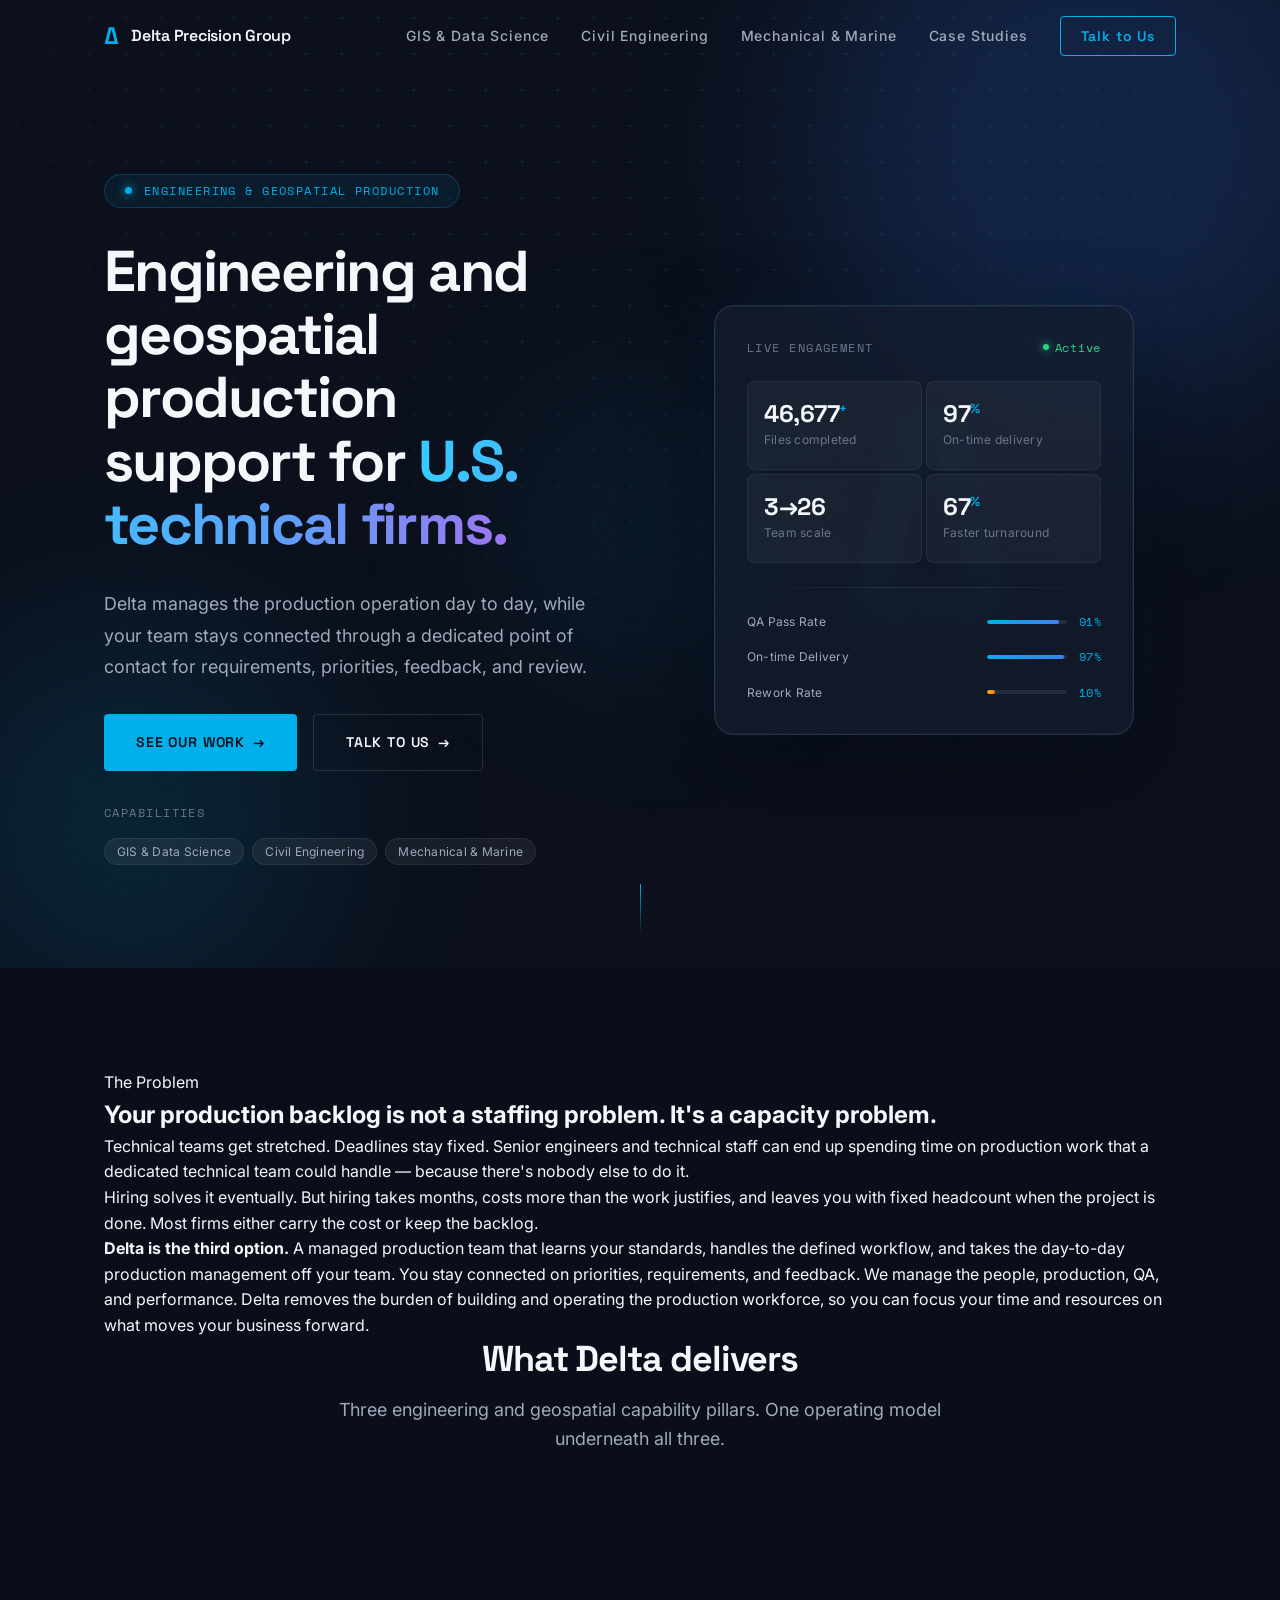
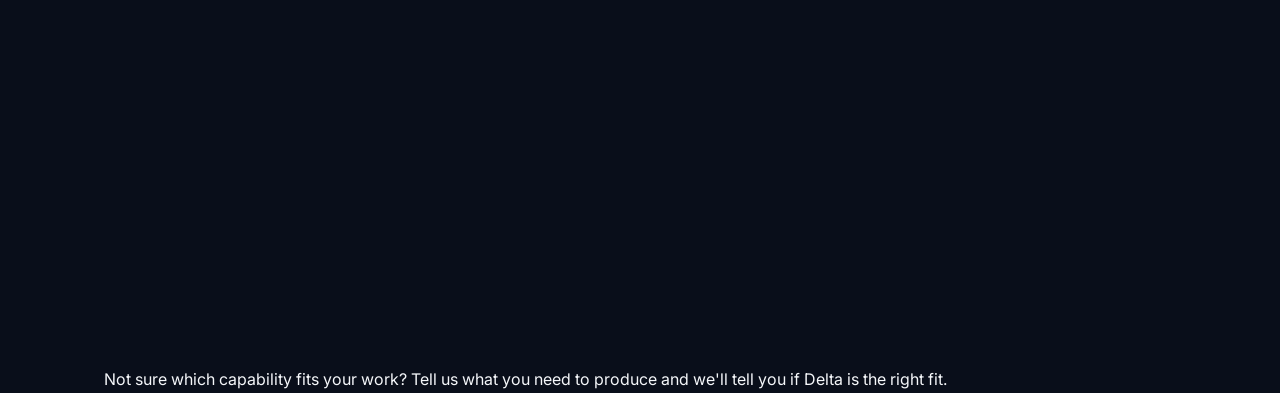
==== index.html @ 2c78f06c "Update navigation link to mockupc2.html" ====
<!DOCTYPE html>
<html lang="en">

<head>
  <meta charset="UTF-8" />
  <meta name="viewport" content="width=device-width, initial-scale=1.0" />
  <meta name="description"
    content="Delta Precision Group delivers managed engineering and geospatial production support for U.S. technical firms — GIS, civil, and mechanical capabilities under one operating model." />
  <meta name="robots" content="index, follow" />
  <title>Delta Precision Group | Engineering & Geospatial Production Support</title>
  <link rel="preconnect" href="https://fonts.googleapis.com" />
  <link rel="preconnect" href="https://fonts.gstatic.com" crossorigin />
  <link
    href="https://fonts.googleapis.com/css2?family=Space+Grotesk:wght@300;400;500;600;700&family=Inter:wght@300;400;500;600&family=Space+Mono:wght@400;700&display=swap"
    rel="stylesheet" />
  <link rel="stylesheet" href="delta-precision-style.css" />
</head>

<body>

  <!-- NAV -->
  <header class="dpg-nav" role="banner">
    <div class="dpg-container dpg-nav__inner">
      <a href="/" class="dpg-nav__logo" aria-label="Delta Precision Group home">
        <span class="dpg-nav__logo-mark">Δ</span>
        <span class="dpg-nav__logo-text">Delta Precision Group</span>
      </a>
      <nav class="dpg-nav__links" aria-label="Primary navigation">
        <a href="mockupc2.html" class="dpg-nav__link">GIS &amp; Data Science</a>
        <a href="/civil-engineering-services/" class="dpg-nav__link">Civil Engineering</a>
        <a href="/mechanical-marine-services/" class="dpg-nav__link">Mechanical &amp; Marine</a>
        <a href="/case-studies/" class="dpg-nav__link">Case Studies</a>
        <a href="/contact/" class="dpg-nav__cta">Talk to Us</a>
      </nav>
      <button class="dpg-nav__hamburger" aria-label="Toggle navigation" aria-expanded="false" id="dpg-hamburger">
        <span></span><span></span><span></span>
      </button>
    </div>
  </header>

  <main>

    <!-- S1 — HERO -->
    <section class="dpg-hero" aria-labelledby="dpg-hero-headline">
      <div class="dpg-hero__bg-grid" aria-hidden="true"></div>
      <div class="dpg-hero__noise" aria-hidden="true"></div>
      <div class="dpg-hero__orb dpg-hero__orb--1" aria-hidden="true"></div>
      <div class="dpg-hero__orb dpg-hero__orb--2" aria-hidden="true"></div>
      <div class="dpg-hero__orb dpg-hero__orb--3" aria-hidden="true"></div>
      <div class="dpg-container dpg-hero__inner">
        <div class="dpg-hero__content">
          <div class="dpg-hero__badge">
            <span class="dpg-hero__badge-dot" aria-hidden="true"></span>Engineering &amp; Geospatial Production
          </div>
          <h1 class="dpg-hero__headline" id="dpg-hero-headline">
            Engineering and geospatial production support for
            <em class="dpg-hero__headline-em">U.S. technical firms.</em>
          </h1>
          <p class="dpg-hero__sub">Delta manages the production operation day to day, while your team stays connected through a dedicated point of contact for requirements, priorities, feedback, and review.</p>
          <div class="dpg-hero__ctas">
            <a href="/case-studies/" class="dpg-btn dpg-btn--primary">See Our Work <span class="dpg-btn__arrow">→</span></a>
            <a href="/contact/" class="dpg-btn dpg-btn--ghost">Talk to Us <span class="dpg-btn__arrow">→</span></a>
          </div>
          <div class="dpg-hero__trust">
            <span class="dpg-hero__trust-label">Capabilities</span>
            <div class="dpg-hero__trust-pills">
              <span>GIS &amp; Data Science</span><span>Civil Engineering</span><span>Mechanical &amp; Marine</span>
            </div>
          </div>
        </div>
        <div class="dpg-hero__visual" aria-label="Key engagement metrics">
          <div class="dpg-hero__metrics-card">
            <div class="dpg-hero__metrics-header">
              <span class="dpg-hero__metrics-title">Live Engagement</span>
              <span class="dpg-hero__metrics-status"><span class="dpg-hero__status-dot" aria-hidden="true"></span>Active</span>
            </div>
            <div class="dpg-hero__metrics-grid">
              <div class="dpg-hero__metric"><span class="dpg-hero__metric-val">46,677<sup>+</sup></span><span class="dpg-hero__metric-key">Files completed</span></div>
              <div class="dpg-hero__metric"><span class="dpg-hero__metric-val">97<sup>%</sup></span><span class="dpg-hero__metric-key">On-time delivery</span></div>
              <div class="dpg-hero__metric"><span class="dpg-hero__metric-val">3→26</span><span class="dpg-hero__metric-key">Team scale</span></div>
              <div class="dpg-hero__metric"><span class="dpg-hero__metric-val">67<sup>%</sup></span><span class="dpg-hero__metric-key">Faster turnaround</span></div>
            </div>
            <div class="dpg-hero__metrics-divider" aria-hidden="true"></div>
            <div class="dpg-hero__metrics-bars">
              <div class="dpg-hero__bar-row"><span class="dpg-hero__bar-label">QA Pass Rate</span><div class="dpg-hero__bar-track"><div class="dpg-hero__bar-fill" style="--w:91%"></div></div><span class="dpg-hero__bar-pct">91%</span></div>
              <div class="dpg-hero__bar-row"><span class="dpg-hero__bar-label">On-time Delivery</span><div class="dpg-hero__bar-track"><div class="dpg-hero__bar-fill" style="--w:97%"></div></div><span class="dpg-hero__bar-pct">97%</span></div>
              <div class="dpg-hero__bar-row"><span class="dpg-hero__bar-label">Rework Rate</span><div class="dpg-hero__bar-track"><div class="dpg-hero__bar-fill dpg-hero__bar-fill--warn" style="--w:10%"></div></div><span class="dpg-hero__bar-pct">10%</span></div>
            </div>
          </div>
          <div class="dpg-hero__delta-mark" aria-hidden="true">Δ</div>
        </div>
      </div>
      <div class="dpg-hero__scroll-hint" aria-hidden="true"><span></span></div>
    </section>

    <!-- S2 — PROOF STRIP -->
    <section class="dpg-proof" aria-label="Key performance metrics">
      <div class="dpg-container dpg-proof__grid">
        <article class="dpg-proof__stat">
          <span class="dpg-proof__number" data-target="46677">46,677<span class="dpg-proof__plus">+</span></span>
          <span class="dpg-proof__label">Files completed</span>
        </article>
        <article class="dpg-proof__stat">
          <span class="dpg-proof__number">97<span class="dpg-proof__unit">%</span></span>
          <span class="dpg-proof__label">On-time delivery</span>
        </article>
        <article class="dpg-proof__stat">
          <span class="dpg-proof__number">9<span class="dpg-proof__unit">+</span></span>
          <span class="dpg-proof__label">Months — ongoing engagement</span>
        </article>
        <article class="dpg-proof__stat">
          <span class="dpg-proof__number">3 <span class="dpg-proof__arrow-num">→</span> 26</span>
          <span class="dpg-proof__label">Team members built</span>
        </article>
      </div>
    </section>

    <!-- S3 — THE PROBLEM -->
    <section class="dpg-problem" aria-labelledby="dpg-problem-heading">
      <div class="dpg-container dpg-problem__inner">
        <div class="dpg-problem__tag">The Problem</div>
        <h2 class="dpg-problem__headline" id="dpg-problem-heading">
          Your production backlog is not a staffing problem. It's a capacity problem.
        </h2>
        <div class="dpg-problem__body">
          <p>Technical teams get stretched. Deadlines stay fixed. Senior engineers and technical staff can end up
            spending time on production work that a dedicated technical team could handle — because there's nobody else
            to do it.</p>
          <p>Hiring solves it eventually. But hiring takes months, costs more than the work justifies, and leaves you
            with fixed headcount when the project is done. Most firms either carry the cost or keep the backlog.</p>
          <p><strong>Delta is the third option.</strong> A managed production team that learns your standards, handles
            the defined workflow, and takes the day-to-day production management off your team. You stay connected on
            priorities, requirements, and feedback. We manage the people, production, QA, and performance. Delta removes
            the burden of building and operating the production workforce, so you can focus your time and resources on
            what moves your business forward.</p>
        </div>
      </div>
    </section>

    <!-- S4 — THREE CAPABILITIES -->
    <section class="dpg-capabilities" aria-labelledby="dpg-cap-heading">
      <div class="dpg-container">
        <div class="dpg-section-header">
          <h2 class="dpg-section-title" id="dpg-cap-heading">What Delta delivers</h2>
          <p class="dpg-section-sub">Three engineering and geospatial capability pillars. One operating model underneath
            all three.</p>
        </div>
        <div class="dpg-cap__grid">

          <article class="dpg-cap__card dpg-cap__card--featured">
            <div class="dpg-cap__card-badge">Strongest Demonstrated Capability</div>
            <div class="dpg-cap__icon" aria-hidden="true">
              <svg viewBox="0 0 40 40" fill="none" xmlns="http://www.w3.org/2000/svg" width="40" height="40">
                <circle cx="20" cy="20" r="18" stroke="currentColor" stroke-width="1.5" />
                <path d="M8 20 Q14 10 20 20 Q26 30 32 20" stroke="currentColor" stroke-width="1.5" fill="none" />
                <circle cx="20" cy="20" r="3" fill="currentColor" />
                <line x1="20" y1="2" x2="20" y2="38" stroke="currentColor" stroke-width="1" opacity="0.4" />
                <line x1="2" y1="20" x2="38" y2="20" stroke="currentColor" stroke-width="1" opacity="0.4" />
              </svg>
            </div>
            <h3 class="dpg-cap__title">GIS &amp; Data Science</h3>
            <p class="dpg-cap__desc">Geospatial data production, image annotation, LiDAR processing, spatial analysis,
              GIS workflow automation and data mapping.</p>
            <a href="/gis-data-science/" class="dpg-cap__link">View GIS &amp; Data Science <span>→</span></a>
          </article>

          <article class="dpg-cap__card">
            <div class="dpg-cap__card-badge dpg-cap__card-badge--secondary">Technical Production Capability</div>
            <div class="dpg-cap__icon" aria-hidden="true">
              <svg viewBox="0 0 40 40" fill="none" xmlns="http://www.w3.org/2000/svg" width="40" height="40">
                <rect x="4" y="26" width="32" height="10" rx="1" stroke="currentColor" stroke-width="1.5" />
                <path d="M10 26 L10 10 L30 10 L30 26" stroke="currentColor" stroke-width="1.5" fill="none" />
                <path d="M16 10 L16 4 L24 4 L24 10" stroke="currentColor" stroke-width="1.5" fill="none" />
                <line x1="4" y1="20" x2="36" y2="20" stroke="currentColor" stroke-width="1" opacity="0.5" />
              </svg>
            </div>
            <h3 class="dpg-cap__title">Civil &amp; Public Works Engineering</h3>
            <p class="dpg-cap__desc">ADA/PROWAG compliance, transportation engineering, municipal infrastructure,
              DOT-standard drafting, CAD documentation and regulatory mapping.</p>
            <a href="/civil-engineering-services/" class="dpg-cap__link">View Civil &amp; Public Works
              <span>→</span></a>
          </article>

          <article class="dpg-cap__card">
            <div class="dpg-cap__card-badge dpg-cap__card-badge--secondary">Technical Production Capability</div>
            <div class="dpg-cap__icon" aria-hidden="true">
              <svg viewBox="0 0 40 40" fill="none" xmlns="http://www.w3.org/2000/svg" width="40" height="40">
                <path d="M4 28 Q10 20 20 22 Q30 24 36 16" stroke="currentColor" stroke-width="1.5" fill="none" />
                <rect x="14" y="8" width="12" height="16" rx="2" stroke="currentColor" stroke-width="1.5" />
                <circle cx="20" cy="32" r="4" stroke="currentColor" stroke-width="1.5" />
                <line x1="20" y1="24" x2="20" y2="28" stroke="currentColor" stroke-width="1.5" />
              </svg>
            </div>
            <h3 class="dpg-cap__title">Mechanical &amp; Marine Engineering</h3>
            <p class="dpg-cap__desc">3D modeling, structural analysis, marine and offshore engineering design, FEA/CFD
              analysis, PEB buildings and reverse engineering.</p>
            <a href="/mechanical-marine-services/" class="dpg-cap__link">View Mechanical &amp; Marine <span>→</span></a>
          </article>

        </div>
        <p class="dpg-cap__footer-note">Not sure which capability fits your work? <a href="/contact/">Tell us what you
            need to produce and we'll tell you if Delta is the right fit.</a></p>
      </div>
    </section>

    <!-- S5 — DAXBOT PROOF BLOCK -->
    <!-- <section class="dpg-daxbot" aria-labelledby="dpg-daxbot-heading">
      <div class="dpg-container dpg-daxbot__inner">
        <div class="dpg-daxbot__headline-block">
          <h2 class="dpg-daxbot__headline" id="dpg-daxbot-heading">15 Months. 46,677 files. 97% on-time delivery.</h2>
          <p class="dpg-daxbot__sub">Reduced turnaround time by 67% while simultaneously multiplying throughput by 750%</p>
        </div>
        <div class="dpg-daxbot__body">
          <p>Daxbot builds autonomous robots that capture ADA and PROWAG compliance data from US sidewalks, crosswalks, and curb ramps. Their robots collect the imagery. Someone still has to turn that imagery into a usable compliance inventory.</p>
          <p>That's the work Delta took on in May 2025, starting with one city in Texas. Nine months later, the engagement covers ten municipalities and a team of 26.</p>
          <p><strong>But the headline numbers are not the most important part of this story.</strong></p>
          <p>Delta didn't just provide annotators. We built the production operation around the workflow — and rebuilt it as the work grew.</p>
        </div>
        <div class="dpg-daxbot__what-label">What that meant in practice:</div>
        <ul class="dpg-daxbot__list" role="list">
          <li><span class="dpg-daxbot__arrow">→</span><strong>Specialized QA by asset type</strong> — dedicated reviewers for sidewalks, crosswalks, and curb ramps — not a single generalist pass</li>
          <li><span class="dpg-daxbot__arrow">→</span><strong>Performance dashboard</strong> — built internally to track completion rates, accuracy, and turnaround at the individual level</li>
          <li><span class="dpg-daxbot__arrow">→</span><strong>Documentation infrastructure</strong> — written guides, video tutorials, and an edge-case library so new team members train against a standard, not someone's memory</li>
          <li><span class="dpg-daxbot__arrow">→</span><strong>Surge absorption</strong> — last-minute municipal contracts delivered without missed deadlines</li>
          <li><span class="dpg-daxbot__arrow">→</span><strong>Continuous improvement</strong> — QA pass rate rose 14% over nine months; rework dropped from 20% to 10%</li>
        </ul>
        <p class="dpg-daxbot__expansion">The scope expanded as the engagement continued, with additional municipalities and feature types added along the way.</p>
        <a href="/case-studies/daxbot/" class="dpg-btn dpg-btn--primary">Read the full Daxbot case study <span class="dpg-btn__arrow">→</span></a>
      </div>
    </section> -->

    <!-- S6 — BEFORE / WITH DELTA -->
    <!-- <section class="dpg-compare" aria-labelledby="dpg-compare-heading">
      <div class="dpg-container">
        <h2 class="dpg-section-title" id="dpg-compare-heading">What changes when Delta is on the team</h2>
        <div class="dpg-compare__table-wrap" role="region" aria-label="Comparison table">
          <table class="dpg-compare__table">
            <thead>
              <tr>
                <th scope="col">Without managed production capacity</th>
                <th scope="col" class="dpg-compare__th--delta">With Delta Precision Group</th>
              </tr>
            </thead>
            <tbody>
              <tr>
                <td>Senior staff absorbed into production work</td>
                <td>A managed team handles the defined workflow</td>
              </tr>
              <tr>
                <td>New capacity means recruitment and management</td>
                <td>Delta recruits, trains and manages the team</td>
              </tr>
              <tr>
                <td>Workload spikes create bottlenecks</td>
                <td>Production capacity scales with workload</td>
              </tr>
              <tr>
                <td>Client team carries the QA burden</td>
                <td>Internal QA completed before delivery</td>
              </tr>
              <tr>
                <td>Outsourcing becomes a second job to manage</td>
                <td>Delta manages production end to end</td>
              </tr>
            </tbody>
          </table>
        </div>
      </div>
    </section> -->

    <!-- S7 — HOW IT WORKS -->
    <!-- <section class="dpg-how" aria-labelledby="dpg-how-heading">
      <div class="dpg-container">
        <div class="dpg-section-header">
          <h2 class="dpg-section-title" id="dpg-how-heading">How it works</h2>
          <p class="dpg-section-sub">Our core values of integrity, excellence, and tenacity are built into everything we do for our partners, right down to the operating model Delta uses to build and manage your technical production workflows.</p>
        </div>
        <ol class="dpg-how__steps" aria-label="Delta operating model steps">
          <li class="dpg-how__step">
            <span class="dpg-how__num" aria-hidden="true">01</span>
            <div class="dpg-how__content">
              <h3 class="dpg-how__step-title">Understand</h3>
              <p>We learn your workflow, standards, quality benchmarks, and what a good deliverable looks like before a single file is opened.</p>
            </div>
          </li>
          <li class="dpg-how__step">
            <span class="dpg-how__num" aria-hidden="true">02</span>
            <div class="dpg-how__content">
              <h3 class="dpg-how__step-title">Build the team</h3>
              <p>We assemble the right people for the specific work — matched to the technical domain, not pulled from a generic pool.</p>
            </div>
          </li>
          <li class="dpg-how__step">
            <span class="dpg-how__num" aria-hidden="true">03</span>
            <div class="dpg-how__content">
              <h3 class="dpg-how__step-title">Train and calibrate</h3>
              <p>Every team member trains against documented standards and works supervised production before handling live files.</p>
            </div>
          </li>
          <li class="dpg-how__step">
            <span class="dpg-how__num" aria-hidden="true">04</span>
            <div class="dpg-how__content">
              <h3 class="dpg-how__step-title">Produce</h3>
              <p>Work is distributed, tracked against productivity benchmarks, and managed internally — not handed back to you to supervise.</p>
            </div>
          </li>
          <li class="dpg-how__step">
            <span class="dpg-how__num" aria-hidden="true">05</span>
            <div class="dpg-how__content">
              <h3 class="dpg-how__step-title">Internal QA</h3>
              <p>Dedicated QA reviewers check every file before it leaves Delta. Internal QA is completed before delivery.</p>
            </div>
          </li>
          <li class="dpg-how__step">
            <span class="dpg-how__num" aria-hidden="true">06</span>
            <div class="dpg-how__content">
              <h3 class="dpg-how__step-title">Client review and feedback</h3>
              <p>Feedback from your team is fed back into workflow documentation and training — not absorbed and forgotten.</p>
            </div>
          </li>
          <li class="dpg-how__step">
            <span class="dpg-how__num" aria-hidden="true">07</span>
            <div class="dpg-how__content">
              <h3 class="dpg-how__step-title">Measure and improve</h3>
              <p>Performance, accuracy, and turnaround are tracked at the individual level.</p>
            </div>
          </li>
          <li class="dpg-how__step">
            <span class="dpg-how__num" aria-hidden="true">08</span>
            <div class="dpg-how__content">
              <h3 class="dpg-how__step-title">Scale</h3>
              <p>When your workload grows, the team grows with it. When it contracts, so does the team.</p>
            </div>
          </li>
        </ol>
      </div>
    </section> -->

    <!-- S8 — WHY DELTA -->
    <!-- <section class="dpg-why" aria-labelledby="dpg-why-heading">
      <div class="dpg-container">
        <div class="dpg-section-header">
          <h2 class="dpg-section-title" id="dpg-why-heading">Not a vendor. A managed production operation.</h2>
          <p class="dpg-section-sub">Delta doesn't just provide people. We manage the production system around the work — the training, the QA, the documentation, the performance tracking, and the scaling. Here is what that looks like in practice.</p>
        </div>
        <div class="dpg-why__grid">
          <article class="dpg-why__card">
            <div class="dpg-why__icon" aria-hidden="true">⚙</div>
            <h3 class="dpg-why__title">Training infrastructure</h3>
            <p>Every team member trains against documented standards before touching live work. Not a one-day briefing — a structured ramp-up with supervised production.</p>
          </article>
          <article class="dpg-why__card">
            <div class="dpg-why__icon" aria-hidden="true">✓</div>
            <h3 class="dpg-why__title">Dedicated QA</h3>
            <p>QA is built into the operation, not bolted on. Reviewers check work by asset type before anything is submitted. Internal QA is completed before delivery, with failed work returned for correction.</p>
          </article>
          <article class="dpg-why__card">
            <div class="dpg-why__icon" aria-hidden="true">📋</div>
            <h3 class="dpg-why__title">Knowledge management</h3>
            <p>Edge cases, requirement changes and workflow decisions are documented. When new people join, they train against a written standard — not one person's memory.</p>
          </article>
          <article class="dpg-why__card">
            <div class="dpg-why__icon" aria-hidden="true">◎</div>
            <h3 class="dpg-why__title">Performance tracking</h3>
            <p>An internal dashboard tracks completion rates, QA pass rates, turnaround, and remediation at the individual level. Targeted benchmarks, backed by data.</p>
          </article>
          <article class="dpg-why__card">
            <div class="dpg-why__icon" aria-hidden="true">⟳</div>
            <h3 class="dpg-why__title">Client feedback loop</h3>
            <p>Your feedback changes the workflow. Requirement updates are documented, retrained, and tracked — not acknowledged and quietly ignored.</p>
          </article>
          <article class="dpg-why__card">
            <div class="dpg-why__icon" aria-hidden="true">⤢</div>
            <h3 class="dpg-why__title">Scalability</h3>
            <p>The team expands when your workload grows and contracts when it doesn't. No hiring cycle, no severance, no idle bench time on your budget.</p>
          </article>
        </div>
      </div>
    </section> -->

    <!-- S9 — COMMON QUESTIONS -->
    <!-- <section class="dpg-faq" aria-labelledby="dpg-faq-heading">
      <div class="dpg-container dpg-faq__inner">
        <h2 class="dpg-section-title" id="dpg-faq-heading">The questions we get asked before every conversation</h2>
        <div class="dpg-faq__list">
          <details class="dpg-faq__item" open>
            <summary class="dpg-faq__question">Our needs are highly specialized. Can your team deliver on our unique requirements?</summary>
            <div class="dpg-faq__answer">
              <p>This is where Delta stands out — our super power is building teams fit for purpose. Working hand in hand with our partners, we tailor teams around your requirements and specifications.</p>
            </div>
          </details>
          <details class="dpg-faq__item">
            <summary class="dpg-faq__question">Will I end up managing the vendor?</summary>
            <div class="dpg-faq__answer">
              <p>Delta manages the production operation. You set the standard and review the output. The team, the QA, the training, and the performance tracking stay with us.</p>
            </div>
          </details>
        </div>
      </div>
    </section> -->

    <!-- S10 — FINAL CTA -->
    <!-- <section class="dpg-final-cta" aria-labelledby="dpg-cta-heading">
      <div class="dpg-final-cta__bg-grid" aria-hidden="true"></div>
      <div class="dpg-final-cta__orb" aria-hidden="true"></div>
      <div class="dpg-container dpg-final-cta__inner">
        <h2 class="dpg-final-cta__headline" id="dpg-cta-heading">Need more technical production capacity?</h2>
        <p class="dpg-final-cta__sub">Tell us what you need to produce. We'll scope the right team and delivery model.</p>
        <a href="/contact/" class="dpg-btn dpg-btn--cta">Talk to Delta <span class="dpg-btn__arrow">→</span></a>
      </div>
    </section> -->

  </main>

  <!-- FOOTER -->
  <!-- <footer class="dpg-footer" role="contentinfo">
    <div class="dpg-container dpg-footer__inner">
      <div class="dpg-footer__brand">
        <a href="/" class="dpg-nav__logo" aria-label="Delta Precision Group home">
          <span class="dpg-nav__logo-mark">Δ</span>
          <span class="dpg-nav__logo-text">Delta Precision Group</span>
        </a>
        <p class="dpg-footer__tagline">Managed engineering &amp; geospatial production for U.S. technical firms.</p>
      </div>
      <nav class="dpg-footer__nav" aria-label="Footer navigation">
        <div class="dpg-footer__col">
          <h4 class="dpg-footer__col-title">Capabilities</h4>
          <a href="/gis-data-science/">GIS &amp; Data Science</a>
          <a href="/civil-engineering-services/">Civil &amp; Public Works</a>
          <a href="/mechanical-marine-services/">Mechanical &amp; Marine</a>
        </div>
        <div class="dpg-footer__col">
          <h4 class="dpg-footer__col-title">Company</h4>
          <a href="/case-studies/">Case Studies</a>
          <a href="/contact/">Contact</a>
        </div>
      </nav>
    </div>
    <div class="dpg-footer__bottom">
      <div class="dpg-container">
        <p>&copy; <span id="dpg-year"></span> Delta Precision Group. All rights reserved.</p>
      </div>
    </div>
  </footer> -->

  <script>
    // Year
    document.getElementById('dpg-year').textContent = new Date().getFullYear();

    // Mobile nav
    const hamburger = document.getElementById('dpg-hamburger');
    const navLinks = document.querySelector('.dpg-nav__links');
    hamburger.addEventListener('click', () => {
      const expanded = hamburger.getAttribute('aria-expanded') === 'true';
      hamburger.setAttribute('aria-expanded', String(!expanded));
      navLinks.classList.toggle('dpg-nav__links--open');
      hamburger.classList.toggle('dpg-nav__hamburger--open');
    });

    // Sticky nav shadow on scroll
    const nav = document.querySelector('.dpg-nav');
    window.addEventListener('scroll', () => {
      nav.classList.toggle('dpg-nav--scrolled', window.scrollY > 20);
    }, { passive: true });

    // Scroll-reveal
    const revealEls = document.querySelectorAll('.dpg-proof__stat, .dpg-cap__card, .dpg-why__card, .dpg-how__step, .dpg-faq__item');
    const observer = new IntersectionObserver((entries) => {
      entries.forEach(e => { if (e.isIntersecting) { e.target.classList.add('dpg-revealed'); observer.unobserve(e.target); } });
    }, { threshold: 0.1, rootMargin: '0px 0px -40px 0px' });
    revealEls.forEach(el => observer.observe(el));
  </script>

</body>

</html>
---- delta-precision-style.css ----
/* ============================================================
   DELTA PRECISION GROUP — CSS DESIGN SYSTEM
   Color Palette Variables
   ============================================================ */

:root {

  /* -----------------------------------------------------------
     BRAND CORE
     Primary identity colors — used for logos, key UI anchors
  ----------------------------------------------------------- */
  --dpg-brand-navy:        hsl(220, 55%, 10%);   /* Deep navy — primary brand dark */
  --dpg-brand-midnight:    hsl(222, 47%, 7%);    /* Near-black page background      */
  --dpg-brand-accent:      hsl(195, 100%, 46%);  /* Electric cyan — primary accent   */
  --dpg-brand-accent-alt:  hsl(218, 90%, 60%);   /* Cobalt blue — secondary accent   */
  --dpg-brand-delta:       hsl(195, 100%, 38%);  /* Darker cyan — hover/pressed state */

  /* -----------------------------------------------------------
     NEUTRAL SCALE
     For surfaces, borders, and text layers
  ----------------------------------------------------------- */
  --dpg-neutral-0:         hsl(0, 0%, 100%);     /* Pure white                        */
  --dpg-neutral-50:        hsl(220, 30%, 97%);   /* Off-white — light section bg      */
  --dpg-neutral-100:       hsl(220, 20%, 93%);   /* Very light grey — dividers        */
  --dpg-neutral-200:       hsl(220, 15%, 84%);   /* Light grey — disabled states      */
  --dpg-neutral-400:       hsl(220, 12%, 60%);   /* Mid grey — placeholder text       */
  --dpg-neutral-600:       hsl(220, 15%, 35%);   /* Dark grey — secondary text        */
  --dpg-neutral-800:       hsl(220, 25%, 18%);   /* Very dark — card surfaces         */
  --dpg-neutral-900:       hsl(220, 30%, 12%);   /* Near-black — darkest surface      */

  /* -----------------------------------------------------------
     TEXT
     Semantic text color tokens
  ----------------------------------------------------------- */
  --dpg-text-primary:      hsl(220, 30%, 97%);   /* Body text on dark bg              */
  --dpg-text-secondary:    hsl(220, 15%, 68%);   /* Subdued / supporting text         */
  --dpg-text-muted:        hsl(220, 12%, 48%);   /* Captions, labels, metadata        */
  --dpg-text-on-light:     hsl(220, 55%, 12%);   /* Text on light / white surfaces    */
  --dpg-text-accent:       hsl(195, 100%, 46%);  /* Accent-coloured text / links      */

  /* -----------------------------------------------------------
     SURFACE & BACKGROUND
     Section-level and component-level background tokens
  ----------------------------------------------------------- */
  --dpg-bg-page:           hsl(222, 47%, 7%);    /* Default page background           */
  --dpg-bg-section-alt:    hsl(220, 40%, 11%);   /* Alternating dark section bg       */
  --dpg-bg-light:          hsl(220, 30%, 97%);   /* Light-themed section bg           */
  --dpg-bg-card:           hsl(220, 35%, 14%);   /* Card default surface              */
  --dpg-bg-card-hover:     hsl(220, 38%, 18%);   /* Card hover surface                */
  --dpg-bg-glass:          hsla(220, 40%, 100%, 0.05); /* Glassmorphism overlay       */

  /* -----------------------------------------------------------
     BORDER & STROKE
     Dividers, outlines, and structural separators
  ----------------------------------------------------------- */
  --dpg-border-subtle:     hsla(220, 30%, 100%, 0.07); /* Very subtle border on dark  */
  --dpg-border-default:    hsla(220, 30%, 100%, 0.12); /* Default border on dark      */
  --dpg-border-strong:     hsla(220, 30%, 100%, 0.22); /* Emphasis border / active    */
  --dpg-border-accent:     hsl(195, 100%, 46%);        /* Accent-coloured border      */
  --dpg-border-light:      hsl(220, 15%, 84%);         /* Border on light sections    */

  /* -----------------------------------------------------------
     STATE & FEEDBACK
     Interactive and system-state colors
  ----------------------------------------------------------- */
  --dpg-state-success:     hsl(152, 65%, 42%);   /* Success / positive confirmation   */
  --dpg-state-warning:     hsl(42,  95%, 52%);   /* Warning / caution indicator       */
  --dpg-state-error:       hsl(4,   80%, 55%);   /* Error / destructive action        */
  --dpg-state-info:        hsl(218, 90%, 60%);   /* Informational highlight           */

  /* -----------------------------------------------------------
     GRADIENT TOKENS
     Reusable gradient definitions
  ----------------------------------------------------------- */
  --dpg-gradient-hero:     linear-gradient(135deg, hsl(222, 47%, 7%) 0%, hsl(220, 55%, 14%) 100%);
  --dpg-gradient-accent:   linear-gradient(90deg, hsl(195, 100%, 46%) 0%, hsl(218, 90%, 60%) 100%);
  --dpg-gradient-card:     linear-gradient(160deg, hsl(220, 38%, 16%) 0%, hsl(220, 30%, 12%) 100%);
  --dpg-gradient-cta:      linear-gradient(135deg, hsl(218, 80%, 22%) 0%, hsl(220, 55%, 10%) 100%);


  /* -----------------------------------------------------------
     SPACING SCALE
     Base-4 scale — use multiples of 4px
  ----------------------------------------------------------- */
  --dpg-space-1:   4px;
  --dpg-space-2:   8px;
  --dpg-space-3:   12px;
  --dpg-space-4:   16px;
  --dpg-space-5:   20px;
  --dpg-space-6:   24px;
  --dpg-space-8:   32px;
  --dpg-space-10:  40px;
  --dpg-space-12:  48px;
  --dpg-space-16:  64px;
  --dpg-space-20:  80px;
  --dpg-space-24:  96px;
  --dpg-space-32:  128px;

  /* -----------------------------------------------------------
     TYPOGRAPHY
  ----------------------------------------------------------- */
  --dpg-font-display: 'Space Grotesk', system-ui, sans-serif;
  --dpg-font-body:    'Inter', system-ui, sans-serif;
  --dpg-font-mono:    'Space Mono', 'Courier New', monospace;

  --dpg-text-xs:   0.75rem;    /* 12px */
  --dpg-text-sm:   0.875rem;   /* 14px */
  --dpg-text-base: 1rem;       /* 16px */
  --dpg-text-lg:   1.125rem;   /* 18px */
  --dpg-text-xl:   1.25rem;    /* 20px */
  --dpg-text-2xl:  1.5rem;     /* 24px */
  --dpg-text-3xl:  1.875rem;   /* 30px */
  --dpg-text-4xl:  2.25rem;    /* 36px */
  --dpg-text-5xl:  3rem;       /* 48px */
  --dpg-text-6xl:  3.75rem;    /* 60px */
  --dpg-text-7xl:  4.5rem;     /* 72px */

  --dpg-leading-tight:  1.15;
  --dpg-leading-snug:   1.3;
  --dpg-leading-normal: 1.6;
  --dpg-leading-loose:  1.8;

  --dpg-tracking-tight: -0.03em;
  --dpg-tracking-snug:  -0.015em;
  --dpg-tracking-normal: 0em;
  --dpg-tracking-wide:   0.06em;
  --dpg-tracking-wider:  0.12em;

  --dpg-weight-light:    300;
  --dpg-weight-regular:  400;
  --dpg-weight-medium:   500;
  --dpg-weight-semibold: 600;
  --dpg-weight-bold:     700;

  /* -----------------------------------------------------------
     BORDER RADIUS
  ----------------------------------------------------------- */
  --dpg-radius-sm:   4px;
  --dpg-radius-md:   8px;
  --dpg-radius-lg:   12px;
  --dpg-radius-xl:   20px;
  --dpg-radius-2xl:  32px;
  --dpg-radius-full: 9999px;

  /* -----------------------------------------------------------
     SHADOWS
  ----------------------------------------------------------- */
  --dpg-shadow-sm:  0 1px 3px hsla(222, 47%, 4%, 0.4);
  --dpg-shadow-md:  0 4px 16px hsla(222, 47%, 4%, 0.5);
  --dpg-shadow-lg:  0 12px 40px hsla(222, 47%, 4%, 0.6);
  --dpg-shadow-xl:  0 24px 64px hsla(222, 47%, 4%, 0.7);
  --dpg-shadow-accent: 0 0 32px hsla(195, 100%, 46%, 0.25);
  --dpg-shadow-glow:   0 0 60px hsla(195, 100%, 46%, 0.15);

  /* -----------------------------------------------------------
     TRANSITIONS
  ----------------------------------------------------------- */
  --dpg-ease-out:   cubic-bezier(0.16, 1, 0.3, 1);
  --dpg-ease-in:    cubic-bezier(0.4, 0, 1, 1);
  --dpg-ease-inout: cubic-bezier(0.4, 0, 0.2, 1);
  --dpg-duration-fast:   150ms;
  --dpg-duration-base:   250ms;
  --dpg-duration-slow:   400ms;
  --dpg-duration-slower: 700ms;

  /* -----------------------------------------------------------
     LAYOUT
  ----------------------------------------------------------- */
  --dpg-container-max:  1200px;
  --dpg-container-pad:  clamp(var(--dpg-space-6), 5vw, var(--dpg-space-16));
  --dpg-nav-height:     72px;
  --dpg-section-pad-y:  clamp(var(--dpg-space-16), 8vw, var(--dpg-space-32));

  /* -----------------------------------------------------------
     Z-INDEX SCALE
  ----------------------------------------------------------- */
  --dpg-z-base:    0;
  --dpg-z-raised:  10;
  --dpg-z-overlay: 100;
  --dpg-z-nav:     200;
  --dpg-z-modal:   300;

}


/* ============================================================
   GLOBAL RESET & BASE
   ============================================================ */

*, *::before, *::after {
  box-sizing: border-box;
  margin: 0;
  padding: 0;
}

html {
  scroll-behavior: smooth;
  -webkit-text-size-adjust: 100%;
  font-size: 16px;
}

body {
  font-family: var(--dpg-font-body);
  font-size: var(--dpg-text-base);
  font-weight: var(--dpg-weight-regular);
  line-height: var(--dpg-leading-normal);
  color: var(--dpg-text-primary);
  background-color: var(--dpg-bg-page);
  -webkit-font-smoothing: antialiased;
  -moz-osx-font-smoothing: grayscale;
  overflow-x: hidden;
}

img, svg, video { display: block; max-width: 100%; }
a { color: inherit; text-decoration: none; }
button { cursor: pointer; border: none; background: none; font: inherit; }
ul, ol { list-style: none; }

/* Layout container */
.dpg-container {
  width: 100%;
  max-width: var(--dpg-container-max);
  margin-inline: auto;
  padding-inline: var(--dpg-container-pad);
}

/* Shared section header block */
.dpg-section-header {
  text-align: center;
  max-width: 680px;
  margin-inline: auto;
  margin-bottom: var(--dpg-space-12);
}

.dpg-section-title {
  font-family: var(--dpg-font-display);
  font-size: clamp(var(--dpg-text-2xl), 3.5vw, var(--dpg-text-4xl));
  font-weight: var(--dpg-weight-bold);
  letter-spacing: var(--dpg-tracking-tight);
  line-height: var(--dpg-leading-tight);
  color: var(--dpg-text-primary);
  margin-bottom: var(--dpg-space-4);
}

.dpg-section-sub {
  font-size: var(--dpg-text-lg);
  color: var(--dpg-text-secondary);
  line-height: var(--dpg-leading-normal);
}

/* Shared button system */
.dpg-btn {
  display: inline-flex;
  align-items: center;
  gap: var(--dpg-space-2);
  font-family: var(--dpg-font-display);
  font-size: var(--dpg-text-sm);
  font-weight: var(--dpg-weight-semibold);
  letter-spacing: var(--dpg-tracking-wide);
  text-transform: uppercase;
  border-radius: var(--dpg-radius-sm);
  padding: var(--dpg-space-4) var(--dpg-space-8);
  transition:
    background var(--dpg-duration-base) var(--dpg-ease-out),
    color       var(--dpg-duration-base) var(--dpg-ease-out),
    border-color var(--dpg-duration-base) var(--dpg-ease-out),
    box-shadow  var(--dpg-duration-base) var(--dpg-ease-out),
    transform   var(--dpg-duration-fast) var(--dpg-ease-out);
  white-space: nowrap;
}

.dpg-btn:hover  { transform: translateY(-2px); }
.dpg-btn:active { transform: translateY(0); }

.dpg-btn--primary {
  background: var(--dpg-brand-accent);
  color: var(--dpg-brand-midnight);
  box-shadow: 0 0 0 0 hsla(195, 100%, 46%, 0);
}
.dpg-btn--primary:hover {
  background: hsl(195, 100%, 52%);
  box-shadow: var(--dpg-shadow-accent);
}

.dpg-btn--ghost {
  background: transparent;
  color: var(--dpg-text-primary);
  border: 1px solid var(--dpg-border-default);
}
.dpg-btn--ghost:hover {
  border-color: var(--dpg-brand-accent);
  color: var(--dpg-brand-accent);
  box-shadow: 0 0 0 1px var(--dpg-brand-accent);
}

.dpg-btn--cta {
  background: var(--dpg-gradient-accent);
  color: var(--dpg-brand-midnight);
  padding: var(--dpg-space-5) var(--dpg-space-10);
  font-size: var(--dpg-text-base);
  border-radius: var(--dpg-radius-md);
}
.dpg-btn--cta:hover {
  box-shadow: var(--dpg-shadow-accent);
  filter: brightness(1.1);
}

.dpg-btn__arrow {
  display: inline-block;
  transition: transform var(--dpg-duration-base) var(--dpg-ease-out);
}
.dpg-btn:hover .dpg-btn__arrow { transform: translateX(4px); }

/* Scroll-reveal baseline */
.dpg-proof__stat,
.dpg-cap__card,
.dpg-why__card,
.dpg-how__step,
.dpg-faq__item {
  opacity: 0;
  transform: translateY(24px);
  transition:
    opacity  var(--dpg-duration-slow) var(--dpg-ease-out),
    transform var(--dpg-duration-slow) var(--dpg-ease-out);
}
.dpg-revealed {
  opacity: 1 !important;
  transform: none !important;
}


/* ============================================================
   NAV
   ============================================================ */

.dpg-nav {
  position: fixed;
  inset-block-start: 0;
  inset-inline: 0;
  height: var(--dpg-nav-height);
  z-index: var(--dpg-z-nav);
  background: transparent;
  transition: background var(--dpg-duration-slow) var(--dpg-ease-out),
              box-shadow var(--dpg-duration-slow) var(--dpg-ease-out);
}

.dpg-nav--scrolled {
  background: hsla(222, 47%, 7%, 0.92);
  backdrop-filter: blur(16px);
  -webkit-backdrop-filter: blur(16px);
  box-shadow: 0 1px 0 var(--dpg-border-subtle);
}

.dpg-nav__inner {
  display: flex;
  align-items: center;
  justify-content: space-between;
  height: 100%;
}

.dpg-nav__logo {
  display: flex;
  align-items: center;
  gap: var(--dpg-space-3);
}

.dpg-nav__logo-mark {
  font-family: var(--dpg-font-display);
  font-size: var(--dpg-text-2xl);
  font-weight: var(--dpg-weight-bold);
  color: var(--dpg-brand-accent);
  line-height: 1;
}

.dpg-nav__logo-text {
  font-family: var(--dpg-font-display);
  font-size: var(--dpg-text-base);
  font-weight: var(--dpg-weight-semibold);
  color: var(--dpg-text-primary);
  letter-spacing: var(--dpg-tracking-snug);
}

.dpg-nav__links {
  display: flex;
  align-items: center;
  gap: var(--dpg-space-8);
}

.dpg-nav__link {
  font-size: var(--dpg-text-sm);
  font-weight: var(--dpg-weight-medium);
  color: var(--dpg-text-secondary);
  letter-spacing: var(--dpg-tracking-wide);
  transition: color var(--dpg-duration-base) var(--dpg-ease-out);
}
.dpg-nav__link:hover { color: var(--dpg-text-primary); }

.dpg-nav__cta {
  font-family: var(--dpg-font-display);
  font-size: var(--dpg-text-sm);
  font-weight: var(--dpg-weight-semibold);
  letter-spacing: var(--dpg-tracking-wide);
  color: var(--dpg-brand-accent);
  border: 1px solid var(--dpg-brand-accent);
  border-radius: var(--dpg-radius-sm);
  padding: var(--dpg-space-2) var(--dpg-space-5);
  transition: background var(--dpg-duration-base) var(--dpg-ease-out),
              color       var(--dpg-duration-base) var(--dpg-ease-out);
}
.dpg-nav__cta:hover {
  background: var(--dpg-brand-accent);
  color: var(--dpg-brand-midnight);
}

.dpg-nav__hamburger {
  display: none;
  flex-direction: column;
  justify-content: center;
  gap: 5px;
  width: 36px;
  height: 36px;
  padding: var(--dpg-space-2);
}
.dpg-nav__hamburger span {
  display: block;
  width: 100%;
  height: 2px;
  background: var(--dpg-text-primary);
  border-radius: 2px;
  transition: transform var(--dpg-duration-base) var(--dpg-ease-out),
              opacity   var(--dpg-duration-base) var(--dpg-ease-out);
  transform-origin: center;
}
.dpg-nav__hamburger--open span:nth-child(1) { transform: translateY(7px) rotate(45deg); }
.dpg-nav__hamburger--open span:nth-child(2) { opacity: 0; transform: scaleX(0); }
.dpg-nav__hamburger--open span:nth-child(3) { transform: translateY(-7px) rotate(-45deg); }


/* ============================================================
   HERO — S1
   ============================================================ */

.dpg-hero {
  position: relative;
  min-height: 100svh;
  display: flex;
  align-items: center;
  overflow: hidden;
  background: var(--dpg-bg-page);
  padding-block-start: var(--dpg-nav-height);
}

/* Dot-grid */
.dpg-hero__bg-grid {
  position: absolute;
  inset: 0;
  background-image:
    radial-gradient(circle, hsla(195, 100%, 46%, 0.18) 1px, transparent 1px);
  background-size: 36px 36px;
  mask-image: radial-gradient(ellipse 90% 90% at 50% 10%, black 30%, transparent 80%);
  -webkit-mask-image: radial-gradient(ellipse 90% 90% at 50% 10%, black 30%, transparent 80%);
  pointer-events: none;
  z-index: 0;
}

/* Noise texture */
.dpg-hero__noise {
  position: absolute;
  inset: 0;
  background-image: url("data:image/svg+xml,%3Csvg viewBox='0 0 256 256' xmlns='http://www.w3.org/2000/svg'%3E%3Cfilter id='n'%3E%3CfeTurbulence type='fractalNoise' baseFrequency='0.9' numOctaves='4' stitchTiles='stitch'/%3E%3C/filter%3E%3Crect width='100%25' height='100%25' filter='url(%23n)' opacity='1'/%3E%3C/svg%3E");
  background-size: 200px 200px;
  opacity: 0.025;
  pointer-events: none;
  z-index: 0;
}

/* Ambient orbs */
.dpg-hero__orb {
  position: absolute;
  border-radius: 9999px;
  filter: blur(90px);
  pointer-events: none;
  z-index: 0;
  animation: dpg-orb-pulse 9s ease-in-out infinite;
}
.dpg-hero__orb--1 {
  width: clamp(360px, 45vw, 640px);
  height: clamp(360px, 45vw, 640px);
  top: -15%;
  right: -8%;
  background: hsla(218, 90%, 58%, 0.18);
  animation-delay: 0s;
}
.dpg-hero__orb--2 {
  width: clamp(240px, 30vw, 420px);
  height: clamp(240px, 30vw, 420px);
  bottom: -5%;
  left: -5%;
  background: hsla(195, 100%, 46%, 0.12);
  animation-delay: 4.5s;
}
.dpg-hero__orb--3 {
  width: clamp(180px, 22vw, 300px);
  height: clamp(180px, 22vw, 300px);
  top: 40%;
  left: 40%;
  background: hsla(195, 100%, 46%, 0.07);
  animation-delay: 2s;
}
@keyframes dpg-orb-pulse {
  0%, 100% { opacity: 1;   transform: scale(1);    }
  50%       { opacity: 0.5; transform: scale(1.10); }
}

/* Inner two-column grid */
.dpg-hero__inner {
  position: relative;
  z-index: 10;
  padding-block: var(--dpg-section-pad-y);
  display: grid;
  grid-template-columns: 1fr 1fr;
  align-items: center;
  gap: var(--dpg-space-16);
  width: 100%;
}

/* ---- LEFT: Content ---- */
.dpg-hero__content {
  display: flex;
  flex-direction: column;
  gap: var(--dpg-space-8);
}

/* Badge */
.dpg-hero__badge {
  display: inline-flex;
  align-items: center;
  gap: var(--dpg-space-3);
  font-family: var(--dpg-font-mono);
  font-size: var(--dpg-text-xs);
  letter-spacing: var(--dpg-tracking-wider);
  text-transform: uppercase;
  color: var(--dpg-brand-accent);
  background: hsla(195, 100%, 46%, 0.08);
  border: 1px solid hsla(195, 100%, 46%, 0.22);
  border-radius: var(--dpg-radius-full);
  padding: 6px var(--dpg-space-5);
  width: fit-content;
  animation: dpg-fade-up 700ms var(--dpg-ease-out) both;
  animation-delay: 80ms;
}
.dpg-hero__badge-dot {
  display: inline-block;
  width: 7px;
  height: 7px;
  border-radius: 9999px;
  background: var(--dpg-brand-accent);
  box-shadow: 0 0 10px var(--dpg-brand-accent);
  flex-shrink: 0;
  animation: dpg-blink 2s ease-in-out infinite;
}
@keyframes dpg-blink {
  0%, 100% { opacity: 1;   box-shadow: 0 0 10px var(--dpg-brand-accent); }
  50%       { opacity: 0.4; box-shadow: 0 0 4px  var(--dpg-brand-accent); }
}

/* Headline */
.dpg-hero__headline {
  font-family: var(--dpg-font-display);
  font-size: clamp(var(--dpg-text-3xl), 4.5vw, var(--dpg-text-6xl));
  font-weight: var(--dpg-weight-bold);
  line-height: 1.1;
  letter-spacing: -0.03em;
  color: var(--dpg-text-primary);
  animation: dpg-fade-up 700ms var(--dpg-ease-out) both;
  animation-delay: 180ms;
}
.dpg-hero__headline-em {
  font-style: normal;
  background: linear-gradient(100deg, hsl(195,100%,60%) 0%, hsl(218,90%,68%) 60%, hsl(260,80%,70%) 100%);
  -webkit-background-clip: text;
  background-clip: text;
  -webkit-text-fill-color: transparent;
}

/* Sub */
.dpg-hero__sub {
  font-size: clamp(var(--dpg-text-base), 1.4vw, var(--dpg-text-lg));
  color: var(--dpg-text-secondary);
  line-height: 1.75;
  max-width: 540px;
  animation: dpg-fade-up 700ms var(--dpg-ease-out) both;
  animation-delay: 300ms;
}

/* CTAs */
.dpg-hero__ctas {
  display: flex;
  flex-wrap: wrap;
  gap: var(--dpg-space-4);
  animation: dpg-fade-up 700ms var(--dpg-ease-out) both;
  animation-delay: 420ms;
}

/* Trust strip */
.dpg-hero__trust {
  display: flex;
  align-items: center;
  gap: var(--dpg-space-4);
  flex-wrap: wrap;
  animation: dpg-fade-up 700ms var(--dpg-ease-out) both;
  animation-delay: 540ms;
}
.dpg-hero__trust-label {
  font-family: var(--dpg-font-mono);
  font-size: var(--dpg-text-xs);
  color: var(--dpg-text-muted);
  letter-spacing: var(--dpg-tracking-wider);
  text-transform: uppercase;
  white-space: nowrap;
}
.dpg-hero__trust-pills {
  display: flex;
  flex-wrap: wrap;
  gap: var(--dpg-space-2);
}
.dpg-hero__trust-pills span {
  font-size: var(--dpg-text-xs);
  color: var(--dpg-text-secondary);
  background: hsla(220, 30%, 100%, 0.06);
  border: 1px solid var(--dpg-border-subtle);
  border-radius: var(--dpg-radius-full);
  padding: 3px 12px;
  letter-spacing: 0.02em;
  white-space: nowrap;
}

/* ---- RIGHT: Visual ---- */
.dpg-hero__visual {
  position: relative;
  display: flex;
  justify-content: center;
  align-items: center;
  animation: dpg-fade-left 800ms var(--dpg-ease-out) both;
  animation-delay: 300ms;
}
@keyframes dpg-fade-left {
  from { opacity: 0; transform: translateX(48px); }
  to   { opacity: 1; transform: none; }
}

/* Decorative Δ behind card */
.dpg-hero__delta-mark {
  position: absolute;
  font-family: var(--dpg-font-display);
  font-size: clamp(200px, 24vw, 340px);
  font-weight: var(--dpg-weight-bold);
  color: hsla(195, 100%, 46%, 0.04);
  line-height: 1;
  letter-spacing: -0.05em;
  top: 50%;
  left: 50%;
  transform: translate(-50%, -50%);
  pointer-events: none;
  user-select: none;
  z-index: 0;
  animation: dpg-delta-spin 60s linear infinite;
}
@keyframes dpg-delta-spin {
  to { transform: translate(-50%, -50%) rotate(360deg); }
}

/* Metrics card */
.dpg-hero__metrics-card {
  position: relative;
  z-index: 10;
  width: 100%;
  max-width: 420px;
  background: hsla(220, 40%, 13%, 0.7);
  backdrop-filter: blur(24px);
  -webkit-backdrop-filter: blur(24px);
  border: 1px solid hsla(220, 30%, 100%, 0.10);
  border-radius: var(--dpg-radius-xl);
  padding: var(--dpg-space-8);
  box-shadow:
    0 0 0 1px hsla(195, 100%, 46%, 0.08) inset,
    0 32px 80px hsla(222, 47%, 4%, 0.6),
    0 0 60px hsla(195, 100%, 46%, 0.06);
}

/* Card header */
.dpg-hero__metrics-header {
  display: flex;
  align-items: center;
  justify-content: space-between;
  margin-bottom: var(--dpg-space-6);
}
.dpg-hero__metrics-title {
  font-family: var(--dpg-font-mono);
  font-size: var(--dpg-text-xs);
  letter-spacing: var(--dpg-tracking-wider);
  text-transform: uppercase;
  color: var(--dpg-text-muted);
}
.dpg-hero__metrics-status {
  display: inline-flex;
  align-items: center;
  gap: 6px;
  font-family: var(--dpg-font-mono);
  font-size: var(--dpg-text-xs);
  color: hsl(152, 65%, 50%);
  letter-spacing: 0.06em;
}
.dpg-hero__status-dot {
  display: inline-block;
  width: 6px;
  height: 6px;
  border-radius: 9999px;
  background: hsl(152, 65%, 50%);
  box-shadow: 0 0 8px hsl(152, 65%, 50%);
  animation: dpg-blink 1.6s ease-in-out infinite;
}

/* 2x2 metrics grid */
.dpg-hero__metrics-grid {
  display: grid;
  grid-template-columns: 1fr 1fr;
  gap: var(--dpg-space-1);
  margin-bottom: var(--dpg-space-6);
}
.dpg-hero__metric {
  display: flex;
  flex-direction: column;
  gap: 4px;
  padding: var(--dpg-space-5) var(--dpg-space-4);
  background: hsla(220, 30%, 100%, 0.04);
  border-radius: var(--dpg-radius-md);
  border: 1px solid hsla(220, 30%, 100%, 0.06);
  transition: background var(--dpg-duration-base) var(--dpg-ease-out),
              border-color var(--dpg-duration-base) var(--dpg-ease-out);
}
.dpg-hero__metric:hover {
  background: hsla(195, 100%, 46%, 0.07);
  border-color: hsla(195, 100%, 46%, 0.2);
}
.dpg-hero__metric-val {
  font-family: var(--dpg-font-display);
  font-size: var(--dpg-text-2xl);
  font-weight: var(--dpg-weight-bold);
  color: var(--dpg-text-primary);
  letter-spacing: -0.02em;
  line-height: 1;
}
.dpg-hero__metric-val sup {
  font-size: 0.55em;
  font-weight: var(--dpg-weight-semibold);
  color: var(--dpg-brand-accent);
  vertical-align: super;
}
.dpg-hero__metric-key {
  font-size: var(--dpg-text-xs);
  color: var(--dpg-text-muted);
  letter-spacing: 0.02em;
}

/* Divider */
.dpg-hero__metrics-divider {
  height: 1px;
  background: linear-gradient(to right, transparent, var(--dpg-border-default), transparent);
  margin-bottom: var(--dpg-space-6);
}

/* Progress bars */
.dpg-hero__metrics-bars {
  display: flex;
  flex-direction: column;
  gap: var(--dpg-space-4);
}
.dpg-hero__bar-row {
  display: grid;
  grid-template-columns: 1fr auto auto;
  align-items: center;
  gap: var(--dpg-space-3);
}
.dpg-hero__bar-label {
  font-size: var(--dpg-text-xs);
  color: var(--dpg-text-secondary);
  letter-spacing: 0.02em;
  white-space: nowrap;
}
.dpg-hero__bar-track {
  width: 100%;
  height: 4px;
  background: hsla(220, 30%, 100%, 0.08);
  border-radius: 9999px;
  overflow: hidden;
  min-width: 80px;
}
.dpg-hero__bar-fill {
  height: 100%;
  width: 0;
  border-radius: 9999px;
  background: var(--dpg-gradient-accent);
  box-shadow: 0 0 8px hsla(195, 100%, 46%, 0.5);
  animation: dpg-bar-grow 1.2s var(--dpg-ease-out) forwards;
  animation-delay: 900ms;
}
.dpg-hero__bar-fill--warn {
  background: linear-gradient(90deg, hsl(42,95%,52%), hsl(28,90%,52%));
  box-shadow: 0 0 8px hsla(42, 95%, 52%, 0.4);
}
@keyframes dpg-bar-grow {
  from { width: 0; }
  to   { width: var(--w); }
}
.dpg-hero__bar-pct {
  font-family: var(--dpg-font-mono);
  font-size: var(--dpg-text-xs);
  color: var(--dpg-brand-accent);
  letter-spacing: 0.04em;
  white-space: nowrap;
}

/* Scroll hint */
.dpg-hero__scroll-hint {
  position: absolute;
  bottom: var(--dpg-space-8);
  left: 50%;
  transform: translateX(-50%);
  z-index: 10;
  display: flex;
  justify-content: center;
  animation: dpg-fade-up 700ms var(--dpg-ease-out) 1000ms both;
}
.dpg-hero__scroll-hint span {
  display: block;
  width: 1px;
  height: 52px;
  background: linear-gradient(to bottom, var(--dpg-brand-accent), transparent);
  animation: dpg-scroll-line 2.2s ease-in-out infinite;
}
@keyframes dpg-scroll-line {
  0%   { transform: scaleY(0); transform-origin: top;    opacity: 0; }
  40%  { transform: scaleY(1); transform-origin: top;    opacity: 1; }
  60%  { transform: scaleY(1); transform-origin: bottom; opacity: 1; }
  100% { transform: scaleY(0); transform-origin: bottom; opacity: 0; }
}

/* Entrance animations */
@keyframes dpg-fade-up {
  from { opacity: 0; transform: translateY(36px); }
  to   { opacity: 1; transform: none; }
}


/* ============================================================
   RESPONSIVE
   ============================================================ */

/* Tablet: collapse grid */
@media (max-width: 960px) {
  .dpg-hero__inner {
    grid-template-columns: 1fr;
    gap: var(--dpg-space-12);
  }
  .dpg-hero__visual {
    order: -1;
  }
  .dpg-hero__metrics-card {
    max-width: 480px;
    margin-inline: auto;
  }
  .dpg-hero__delta-mark { display: none; }
}

/* Mobile nav + hero */
@media (max-width: 768px) {
  :root { --dpg-nav-height: 60px; }

  .dpg-nav__links {
    position: fixed;
    inset-block: var(--dpg-nav-height) 0;
    inset-inline: 0;
    flex-direction: column;
    align-items: center;
    justify-content: center;
    gap: var(--dpg-space-8);
    background: hsla(222, 47%, 7%, 0.97);
    backdrop-filter: blur(20px);
    -webkit-backdrop-filter: blur(20px);
    transform: translateX(100%);
    transition: transform var(--dpg-duration-slow) var(--dpg-ease-out);
    z-index: 199;
  }
  .dpg-nav__links--open { transform: translateX(0); }
  .dpg-nav__link { font-size: var(--dpg-text-lg); }
  .dpg-nav__cta  { font-size: var(--dpg-text-base); padding: var(--dpg-space-3) var(--dpg-space-8); }
  .dpg-nav__hamburger { display: flex; }

  .dpg-hero__content { align-items: center; text-align: center; }
  .dpg-hero__badge   { margin-inline: auto; }
  .dpg-hero__sub     { max-width: 100%; }
  .dpg-hero__ctas    { justify-content: center; }
  .dpg-hero__trust   { justify-content: center; }
}

/* Small mobile */
@media (max-width: 480px) {
  .dpg-hero__ctas { flex-direction: column; width: 100%; }
  .dpg-btn { width: 100%; justify-content: center; }

  .dpg-hero__metrics-grid { grid-template-columns: 1fr 1fr; }
  .dpg-hero__metric-val   { font-size: var(--dpg-text-xl); }
  .dpg-hero__bar-track    { min-width: 60px; }
}
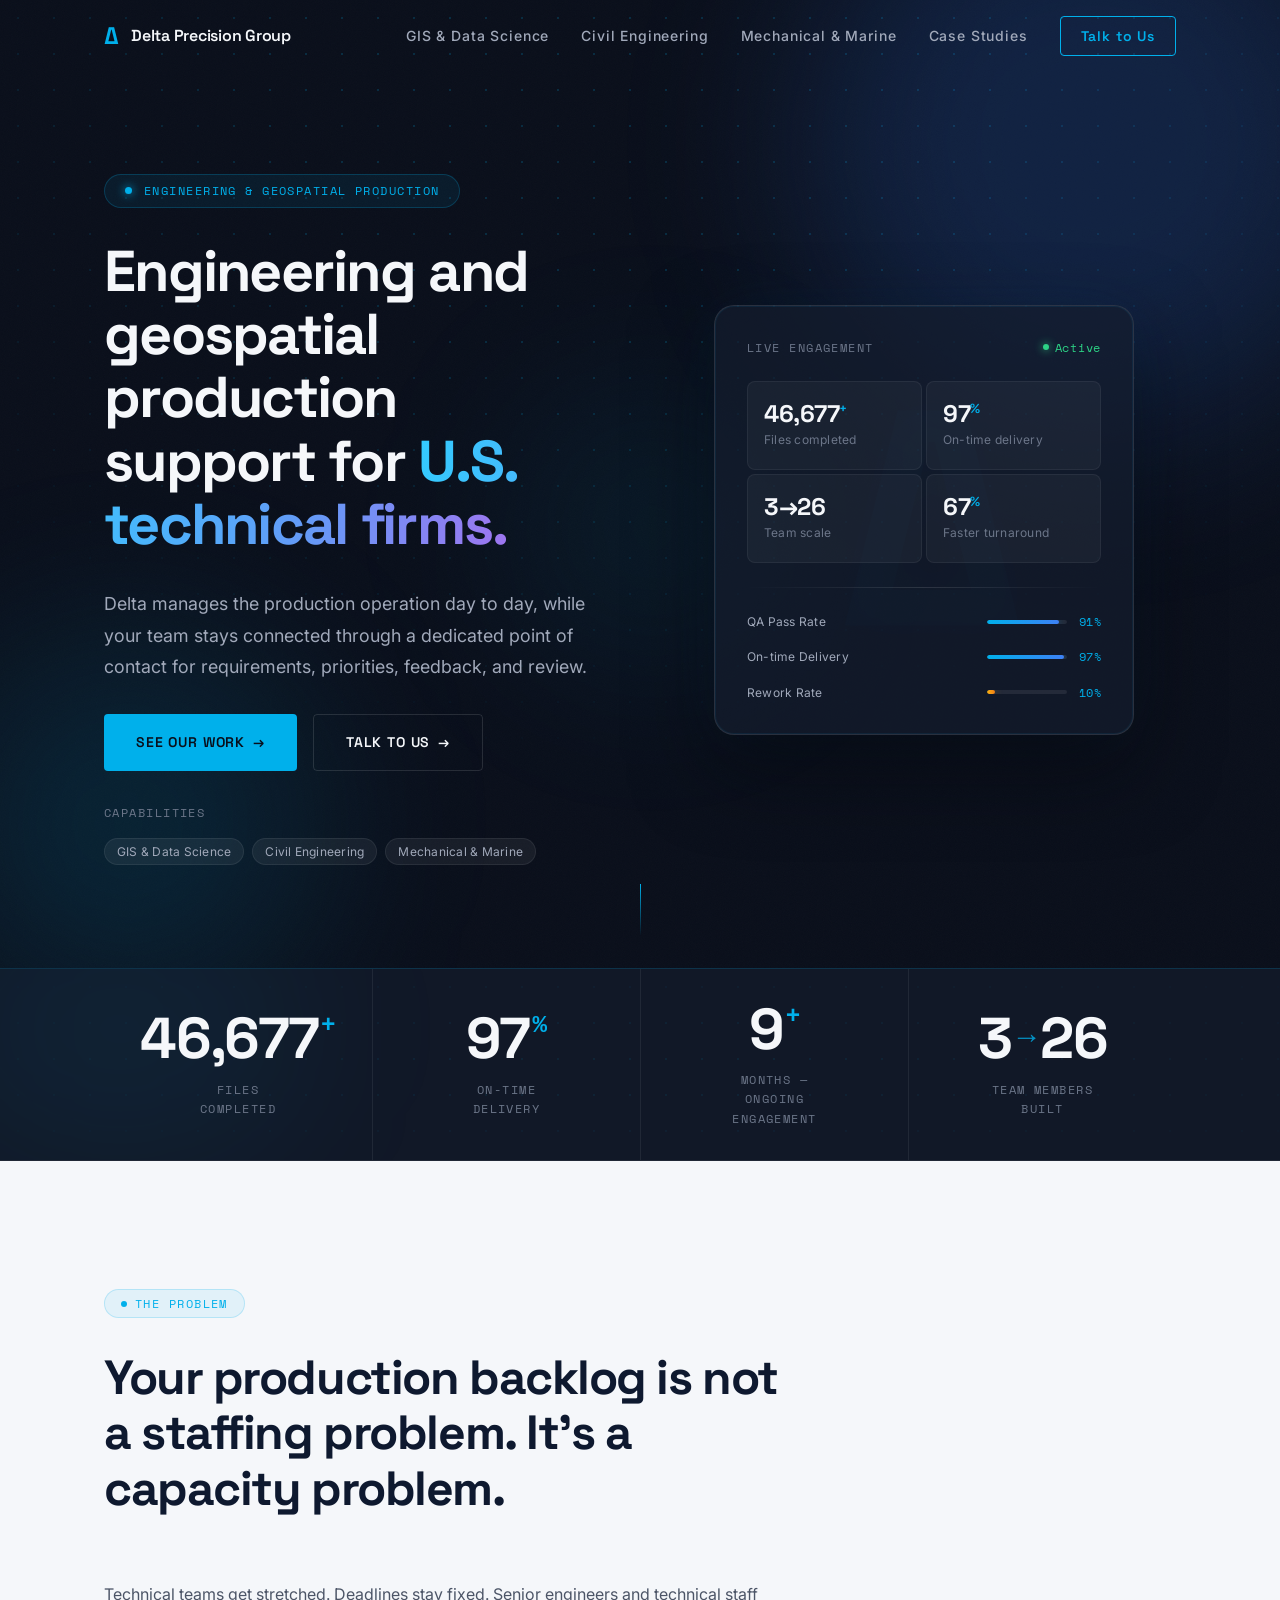
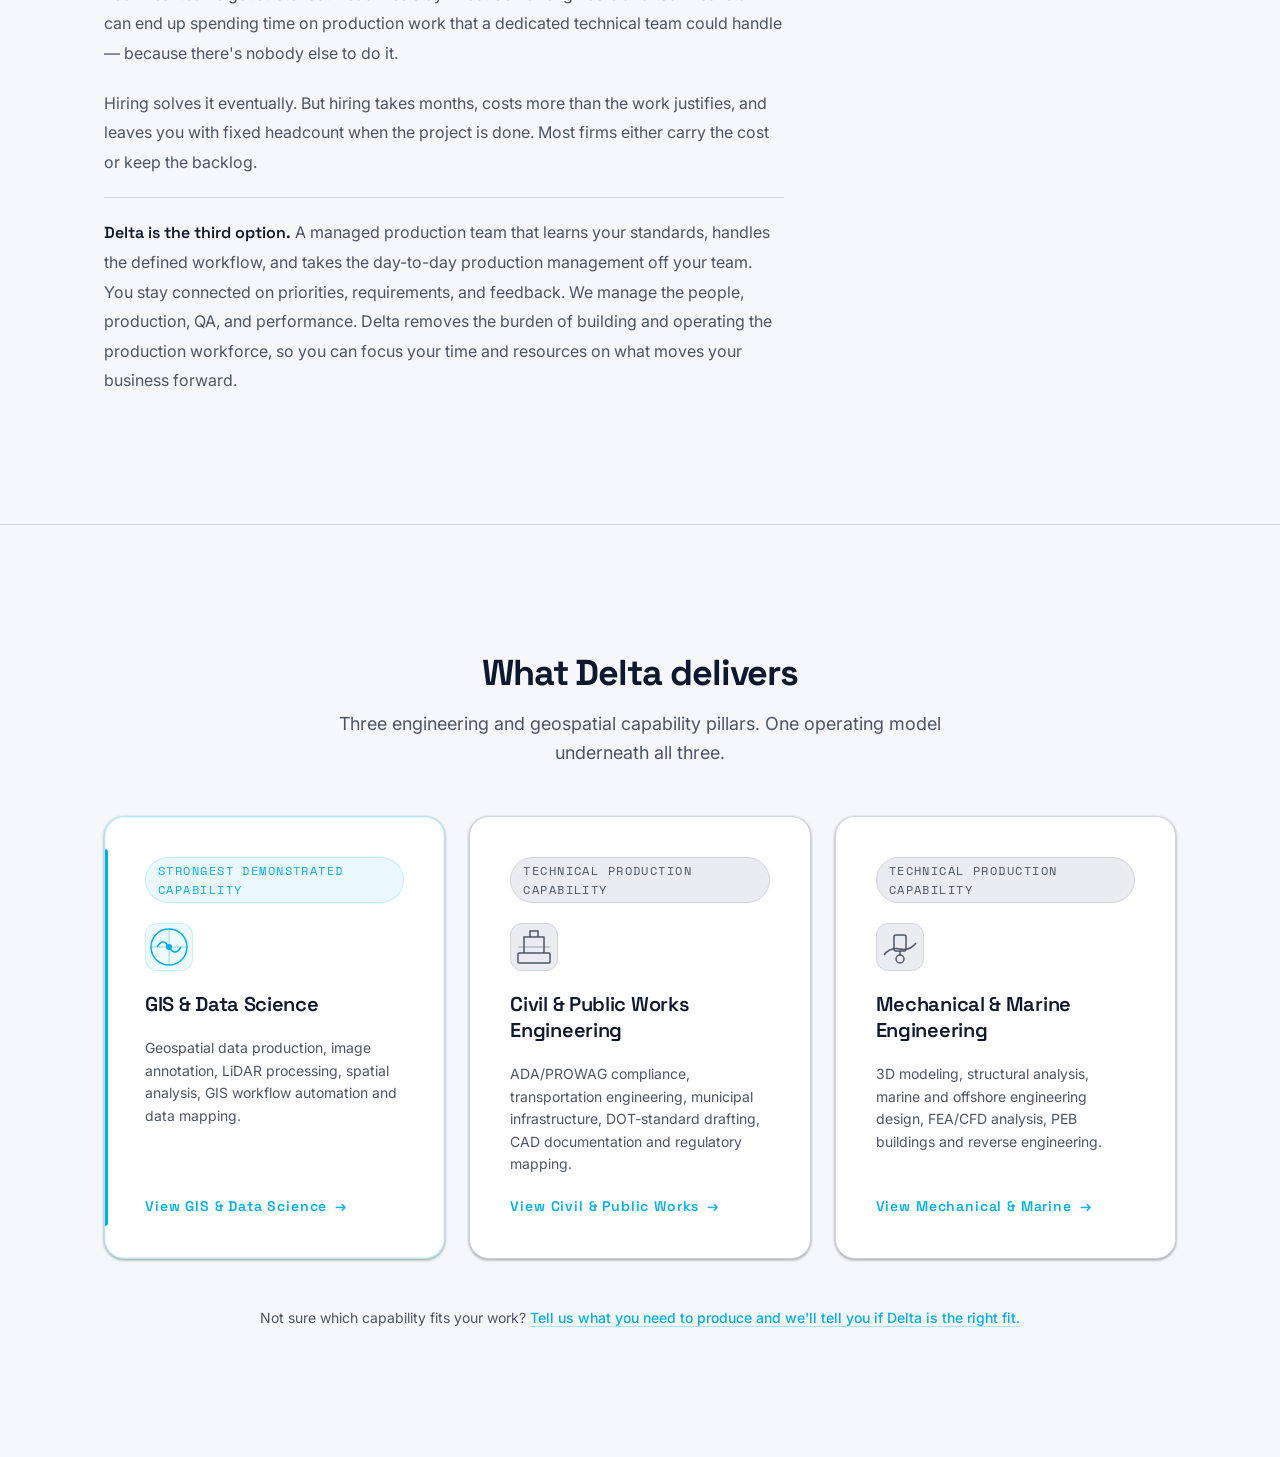
==== commit 0d8d043f: "Update index.html" ====
--- a/index.html
+++ b/index.html
@@ -27,9 +27,9 @@
       </a>
       <nav class="dpg-nav__links" aria-label="Primary navigation">
         <a href="mockupc2.html" class="dpg-nav__link">GIS &amp; Data Science</a>
-        <a href="/civil-engineering-services/" class="dpg-nav__link">Civil Engineering</a>
-        <a href="/mechanical-marine-services/" class="dpg-nav__link">Mechanical &amp; Marine</a>
-        <a href="/case-studies/" class="dpg-nav__link">Case Studies</a>
+        <a href="mockup3.html" class="dpg-nav__link">Civil Engineering</a>
+        <a href="mockup4.html" class="dpg-nav__link">Mechanical &amp; Marine</a>
+        <a href="mockup5.html" class="dpg-nav__link">Case Studies</a>
         <a href="/contact/" class="dpg-nav__cta">Talk to Us</a>
       </nav>
       <button class="dpg-nav__hamburger" aria-label="Toggle navigation" aria-expanded="false" id="dpg-hamburger">
@@ -336,69 +336,6 @@
       </div>
     </section> -->
 
-    <!-- S8 — WHY DELTA -->
-    <!-- <section class="dpg-why" aria-labelledby="dpg-why-heading">
-      <div class="dpg-container">
-        <div class="dpg-section-header">
-          <h2 class="dpg-section-title" id="dpg-why-heading">Not a vendor. A managed production operation.</h2>
-          <p class="dpg-section-sub">Delta doesn't just provide people. We manage the production system around the work — the training, the QA, the documentation, the performance tracking, and the scaling. Here is what that looks like in practice.</p>
-        </div>
-        <div class="dpg-why__grid">
-          <article class="dpg-why__card">
-            <div class="dpg-why__icon" aria-hidden="true">⚙</div>
-            <h3 class="dpg-why__title">Training infrastructure</h3>
-            <p>Every team member trains against documented standards before touching live work. Not a one-day briefing — a structured ramp-up with supervised production.</p>
-          </article>
-          <article class="dpg-why__card">
-            <div class="dpg-why__icon" aria-hidden="true">✓</div>
-            <h3 class="dpg-why__title">Dedicated QA</h3>
-            <p>QA is built into the operation, not bolted on. Reviewers check work by asset type before anything is submitted. Internal QA is completed before delivery, with failed work returned for correction.</p>
-          </article>
-          <article class="dpg-why__card">
-            <div class="dpg-why__icon" aria-hidden="true">📋</div>
-            <h3 class="dpg-why__title">Knowledge management</h3>
-            <p>Edge cases, requirement changes and workflow decisions are documented. When new people join, they train against a written standard — not one person's memory.</p>
-          </article>
-          <article class="dpg-why__card">
-            <div class="dpg-why__icon" aria-hidden="true">◎</div>
-            <h3 class="dpg-why__title">Performance tracking</h3>
-            <p>An internal dashboard tracks completion rates, QA pass rates, turnaround, and remediation at the individual level. Targeted benchmarks, backed by data.</p>
-          </article>
-          <article class="dpg-why__card">
-            <div class="dpg-why__icon" aria-hidden="true">⟳</div>
-            <h3 class="dpg-why__title">Client feedback loop</h3>
-            <p>Your feedback changes the workflow. Requirement updates are documented, retrained, and tracked — not acknowledged and quietly ignored.</p>
-          </article>
-          <article class="dpg-why__card">
-            <div class="dpg-why__icon" aria-hidden="true">⤢</div>
-            <h3 class="dpg-why__title">Scalability</h3>
-            <p>The team expands when your workload grows and contracts when it doesn't. No hiring cycle, no severance, no idle bench time on your budget.</p>
-          </article>
-        </div>
-      </div>
-    </section> -->
-
-    <!-- S9 — COMMON QUESTIONS -->
-    <!-- <section class="dpg-faq" aria-labelledby="dpg-faq-heading">
-      <div class="dpg-container dpg-faq__inner">
-        <h2 class="dpg-section-title" id="dpg-faq-heading">The questions we get asked before every conversation</h2>
-        <div class="dpg-faq__list">
-          <details class="dpg-faq__item" open>
-            <summary class="dpg-faq__question">Our needs are highly specialized. Can your team deliver on our unique requirements?</summary>
-            <div class="dpg-faq__answer">
-              <p>This is where Delta stands out — our super power is building teams fit for purpose. Working hand in hand with our partners, we tailor teams around your requirements and specifications.</p>
-            </div>
-          </details>
-          <details class="dpg-faq__item">
-            <summary class="dpg-faq__question">Will I end up managing the vendor?</summary>
-            <div class="dpg-faq__answer">
-              <p>Delta manages the production operation. You set the standard and review the output. The team, the QA, the training, and the performance tracking stay with us.</p>
-            </div>
-          </details>
-        </div>
-      </div>
-    </section> -->
-
     <!-- S10 — FINAL CTA -->
     <!-- <section class="dpg-final-cta" aria-labelledby="dpg-cta-heading">
       <div class="dpg-final-cta__bg-grid" aria-hidden="true"></div>
--- a/delta-precision-style.css
+++ b/delta-precision-style.css
@@ -9,176 +9,220 @@
      BRAND CORE
      Primary identity colors — used for logos, key UI anchors
   ----------------------------------------------------------- */
-  --dpg-brand-navy:        hsl(220, 55%, 10%);   /* Deep navy — primary brand dark */
-  --dpg-brand-midnight:    hsl(222, 47%, 7%);    /* Near-black page background      */
-  --dpg-brand-accent:      hsl(195, 100%, 46%);  /* Electric cyan — primary accent   */
-  --dpg-brand-accent-alt:  hsl(218, 90%, 60%);   /* Cobalt blue — secondary accent   */
-  --dpg-brand-delta:       hsl(195, 100%, 38%);  /* Darker cyan — hover/pressed state */
+  --dpg-brand-navy: hsl(220, 55%, 10%);
+  /* Deep navy — primary brand dark */
+  --dpg-brand-midnight: hsl(222, 47%, 7%);
+  /* Near-black page background      */
+  --dpg-brand-accent: hsl(195, 100%, 46%);
+  /* Electric cyan — primary accent   */
+  --dpg-brand-accent-alt: hsl(218, 90%, 60%);
+  /* Cobalt blue — secondary accent   */
+  --dpg-brand-delta: hsl(195, 100%, 38%);
+  /* Darker cyan — hover/pressed state */
 
   /* -----------------------------------------------------------
      NEUTRAL SCALE
      For surfaces, borders, and text layers
   ----------------------------------------------------------- */
-  --dpg-neutral-0:         hsl(0, 0%, 100%);     /* Pure white                        */
-  --dpg-neutral-50:        hsl(220, 30%, 97%);   /* Off-white — light section bg      */
-  --dpg-neutral-100:       hsl(220, 20%, 93%);   /* Very light grey — dividers        */
-  --dpg-neutral-200:       hsl(220, 15%, 84%);   /* Light grey — disabled states      */
-  --dpg-neutral-400:       hsl(220, 12%, 60%);   /* Mid grey — placeholder text       */
-  --dpg-neutral-600:       hsl(220, 15%, 35%);   /* Dark grey — secondary text        */
-  --dpg-neutral-800:       hsl(220, 25%, 18%);   /* Very dark — card surfaces         */
-  --dpg-neutral-900:       hsl(220, 30%, 12%);   /* Near-black — darkest surface      */
+  --dpg-neutral-0: hsl(0, 0%, 100%);
+  /* Pure white                        */
+  --dpg-neutral-50: hsl(220, 30%, 97%);
+  /* Off-white — light section bg      */
+  --dpg-neutral-100: hsl(220, 20%, 93%);
+  /* Very light grey — dividers        */
+  --dpg-neutral-200: hsl(220, 15%, 84%);
+  /* Light grey — disabled states      */
+  --dpg-neutral-400: hsl(220, 12%, 60%);
+  /* Mid grey — placeholder text       */
+  --dpg-neutral-600: hsl(220, 15%, 35%);
+  /* Dark grey — secondary text        */
+  --dpg-neutral-800: hsl(220, 25%, 18%);
+  /* Very dark — card surfaces         */
+  --dpg-neutral-900: hsl(220, 30%, 12%);
+  /* Near-black — darkest surface      */
 
   /* -----------------------------------------------------------
      TEXT
      Semantic text color tokens
   ----------------------------------------------------------- */
-  --dpg-text-primary:      hsl(220, 30%, 97%);   /* Body text on dark bg              */
-  --dpg-text-secondary:    hsl(220, 15%, 68%);   /* Subdued / supporting text         */
-  --dpg-text-muted:        hsl(220, 12%, 48%);   /* Captions, labels, metadata        */
-  --dpg-text-on-light:     hsl(220, 55%, 12%);   /* Text on light / white surfaces    */
-  --dpg-text-accent:       hsl(195, 100%, 46%);  /* Accent-coloured text / links      */
+  --dpg-text-primary: hsl(220, 30%, 97%);
+  /* Body text on dark bg              */
+  --dpg-text-secondary: hsl(220, 15%, 68%);
+  /* Subdued / supporting text         */
+  --dpg-text-muted: hsl(220, 12%, 48%);
+  /* Captions, labels, metadata        */
+  --dpg-text-on-light: hsl(220, 55%, 12%);
+  /* Text on light / white surfaces    */
+  --dpg-text-accent: hsl(195, 100%, 46%);
+  /* Accent-coloured text / links      */
 
   /* -----------------------------------------------------------
      SURFACE & BACKGROUND
      Section-level and component-level background tokens
   ----------------------------------------------------------- */
-  --dpg-bg-page:           hsl(222, 47%, 7%);    /* Default page background           */
-  --dpg-bg-section-alt:    hsl(220, 40%, 11%);   /* Alternating dark section bg       */
-  --dpg-bg-light:          hsl(220, 30%, 97%);   /* Light-themed section bg           */
-  --dpg-bg-card:           hsl(220, 35%, 14%);   /* Card default surface              */
-  --dpg-bg-card-hover:     hsl(220, 38%, 18%);   /* Card hover surface                */
-  --dpg-bg-glass:          hsla(220, 40%, 100%, 0.05); /* Glassmorphism overlay       */
+  --dpg-bg-page: hsl(222, 47%, 7%);
+  /* Default page background           */
+  --dpg-bg-section-alt: hsl(220, 40%, 11%);
+  /* Alternating dark section bg       */
+  --dpg-bg-light: hsl(220, 30%, 97%);
+  /* Light-themed section bg           */
+  --dpg-bg-card: hsl(220, 35%, 14%);
+  /* Card default surface              */
+  --dpg-bg-card-hover: hsl(220, 38%, 18%);
+  /* Card hover surface                */
+  --dpg-bg-glass: hsla(220, 40%, 100%, 0.05);
+  /* Glassmorphism overlay       */
 
   /* -----------------------------------------------------------
      BORDER & STROKE
      Dividers, outlines, and structural separators
   ----------------------------------------------------------- */
-  --dpg-border-subtle:     hsla(220, 30%, 100%, 0.07); /* Very subtle border on dark  */
-  --dpg-border-default:    hsla(220, 30%, 100%, 0.12); /* Default border on dark      */
-  --dpg-border-strong:     hsla(220, 30%, 100%, 0.22); /* Emphasis border / active    */
-  --dpg-border-accent:     hsl(195, 100%, 46%);        /* Accent-coloured border      */
-  --dpg-border-light:      hsl(220, 15%, 84%);         /* Border on light sections    */
+  --dpg-border-subtle: hsla(220, 30%, 100%, 0.07);
+  /* Very subtle border on dark  */
+  --dpg-border-default: hsla(220, 30%, 100%, 0.12);
+  /* Default border on dark      */
+  --dpg-border-strong: hsla(220, 30%, 100%, 0.22);
+  /* Emphasis border / active    */
+  --dpg-border-accent: hsl(195, 100%, 46%);
+  /* Accent-coloured border      */
+  --dpg-border-light: hsl(220, 15%, 84%);
+  /* Border on light sections    */
 
   /* -----------------------------------------------------------
      STATE & FEEDBACK
      Interactive and system-state colors
   ----------------------------------------------------------- */
-  --dpg-state-success:     hsl(152, 65%, 42%);   /* Success / positive confirmation   */
-  --dpg-state-warning:     hsl(42,  95%, 52%);   /* Warning / caution indicator       */
-  --dpg-state-error:       hsl(4,   80%, 55%);   /* Error / destructive action        */
-  --dpg-state-info:        hsl(218, 90%, 60%);   /* Informational highlight           */
+  --dpg-state-success: hsl(152, 65%, 42%);
+  /* Success / positive confirmation   */
+  --dpg-state-warning: hsl(42, 95%, 52%);
+  /* Warning / caution indicator       */
+  --dpg-state-error: hsl(4, 80%, 55%);
+  /* Error / destructive action        */
+  --dpg-state-info: hsl(218, 90%, 60%);
+  /* Informational highlight           */
 
   /* -----------------------------------------------------------
      GRADIENT TOKENS
      Reusable gradient definitions
   ----------------------------------------------------------- */
-  --dpg-gradient-hero:     linear-gradient(135deg, hsl(222, 47%, 7%) 0%, hsl(220, 55%, 14%) 100%);
-  --dpg-gradient-accent:   linear-gradient(90deg, hsl(195, 100%, 46%) 0%, hsl(218, 90%, 60%) 100%);
-  --dpg-gradient-card:     linear-gradient(160deg, hsl(220, 38%, 16%) 0%, hsl(220, 30%, 12%) 100%);
-  --dpg-gradient-cta:      linear-gradient(135deg, hsl(218, 80%, 22%) 0%, hsl(220, 55%, 10%) 100%);
+  --dpg-gradient-hero: linear-gradient(135deg, hsl(222, 47%, 7%) 0%, hsl(220, 55%, 14%) 100%);
+  --dpg-gradient-accent: linear-gradient(90deg, hsl(195, 100%, 46%) 0%, hsl(218, 90%, 60%) 100%);
+  --dpg-gradient-card: linear-gradient(160deg, hsl(220, 38%, 16%) 0%, hsl(220, 30%, 12%) 100%);
+  --dpg-gradient-cta: linear-gradient(135deg, hsl(218, 80%, 22%) 0%, hsl(220, 55%, 10%) 100%);
 
 
   /* -----------------------------------------------------------
      SPACING SCALE
      Base-4 scale — use multiples of 4px
   ----------------------------------------------------------- */
-  --dpg-space-1:   4px;
-  --dpg-space-2:   8px;
-  --dpg-space-3:   12px;
-  --dpg-space-4:   16px;
-  --dpg-space-5:   20px;
-  --dpg-space-6:   24px;
-  --dpg-space-8:   32px;
-  --dpg-space-10:  40px;
-  --dpg-space-12:  48px;
-  --dpg-space-16:  64px;
-  --dpg-space-20:  80px;
-  --dpg-space-24:  96px;
-  --dpg-space-32:  128px;
+  --dpg-space-1: 4px;
+  --dpg-space-2: 8px;
+  --dpg-space-3: 12px;
+  --dpg-space-4: 16px;
+  --dpg-space-5: 20px;
+  --dpg-space-6: 24px;
+  --dpg-space-8: 32px;
+  --dpg-space-10: 40px;
+  --dpg-space-12: 48px;
+  --dpg-space-16: 64px;
+  --dpg-space-20: 80px;
+  --dpg-space-24: 96px;
+  --dpg-space-32: 128px;
 
   /* -----------------------------------------------------------
      TYPOGRAPHY
   ----------------------------------------------------------- */
   --dpg-font-display: 'Space Grotesk', system-ui, sans-serif;
-  --dpg-font-body:    'Inter', system-ui, sans-serif;
-  --dpg-font-mono:    'Space Mono', 'Courier New', monospace;
-
-  --dpg-text-xs:   0.75rem;    /* 12px */
-  --dpg-text-sm:   0.875rem;   /* 14px */
-  --dpg-text-base: 1rem;       /* 16px */
-  --dpg-text-lg:   1.125rem;   /* 18px */
-  --dpg-text-xl:   1.25rem;    /* 20px */
-  --dpg-text-2xl:  1.5rem;     /* 24px */
-  --dpg-text-3xl:  1.875rem;   /* 30px */
-  --dpg-text-4xl:  2.25rem;    /* 36px */
-  --dpg-text-5xl:  3rem;       /* 48px */
-  --dpg-text-6xl:  3.75rem;    /* 60px */
-  --dpg-text-7xl:  4.5rem;     /* 72px */
-
-  --dpg-leading-tight:  1.15;
-  --dpg-leading-snug:   1.3;
+  --dpg-font-body: 'Inter', system-ui, sans-serif;
+  --dpg-font-mono: 'Space Mono', 'Courier New', monospace;
+
+  --dpg-text-xs: 0.75rem;
+  /* 12px */
+  --dpg-text-sm: 0.875rem;
+  /* 14px */
+  --dpg-text-base: 1rem;
+  /* 16px */
+  --dpg-text-lg: 1.125rem;
+  /* 18px */
+  --dpg-text-xl: 1.25rem;
+  /* 20px */
+  --dpg-text-2xl: 1.5rem;
+  /* 24px */
+  --dpg-text-3xl: 1.875rem;
+  /* 30px */
+  --dpg-text-4xl: 2.25rem;
+  /* 36px */
+  --dpg-text-5xl: 3rem;
+  /* 48px */
+  --dpg-text-6xl: 3.75rem;
+  /* 60px */
+  --dpg-text-7xl: 4.5rem;
+  /* 72px */
+
+  --dpg-leading-tight: 1.15;
+  --dpg-leading-snug: 1.3;
   --dpg-leading-normal: 1.6;
-  --dpg-leading-loose:  1.8;
+  --dpg-leading-loose: 1.8;
 
   --dpg-tracking-tight: -0.03em;
-  --dpg-tracking-snug:  -0.015em;
+  --dpg-tracking-snug: -0.015em;
   --dpg-tracking-normal: 0em;
-  --dpg-tracking-wide:   0.06em;
-  --dpg-tracking-wider:  0.12em;
-
-  --dpg-weight-light:    300;
-  --dpg-weight-regular:  400;
-  --dpg-weight-medium:   500;
+  --dpg-tracking-wide: 0.06em;
+  --dpg-tracking-wider: 0.12em;
+
+  --dpg-weight-light: 300;
+  --dpg-weight-regular: 400;
+  --dpg-weight-medium: 500;
   --dpg-weight-semibold: 600;
-  --dpg-weight-bold:     700;
+  --dpg-weight-bold: 700;
 
   /* -----------------------------------------------------------
      BORDER RADIUS
   ----------------------------------------------------------- */
-  --dpg-radius-sm:   4px;
-  --dpg-radius-md:   8px;
-  --dpg-radius-lg:   12px;
-  --dpg-radius-xl:   20px;
-  --dpg-radius-2xl:  32px;
+  --dpg-radius-sm: 4px;
+  --dpg-radius-md: 8px;
+  --dpg-radius-lg: 12px;
+  --dpg-radius-xl: 20px;
+  --dpg-radius-2xl: 32px;
   --dpg-radius-full: 9999px;
 
   /* -----------------------------------------------------------
      SHADOWS
   ----------------------------------------------------------- */
-  --dpg-shadow-sm:  0 1px 3px hsla(222, 47%, 4%, 0.4);
-  --dpg-shadow-md:  0 4px 16px hsla(222, 47%, 4%, 0.5);
-  --dpg-shadow-lg:  0 12px 40px hsla(222, 47%, 4%, 0.6);
-  --dpg-shadow-xl:  0 24px 64px hsla(222, 47%, 4%, 0.7);
+  --dpg-shadow-sm: 0 1px 3px hsla(222, 47%, 4%, 0.4);
+  --dpg-shadow-md: 0 4px 16px hsla(222, 47%, 4%, 0.5);
+  --dpg-shadow-lg: 0 12px 40px hsla(222, 47%, 4%, 0.6);
+  --dpg-shadow-xl: 0 24px 64px hsla(222, 47%, 4%, 0.7);
   --dpg-shadow-accent: 0 0 32px hsla(195, 100%, 46%, 0.25);
-  --dpg-shadow-glow:   0 0 60px hsla(195, 100%, 46%, 0.15);
+  --dpg-shadow-glow: 0 0 60px hsla(195, 100%, 46%, 0.15);
 
   /* -----------------------------------------------------------
      TRANSITIONS
   ----------------------------------------------------------- */
-  --dpg-ease-out:   cubic-bezier(0.16, 1, 0.3, 1);
-  --dpg-ease-in:    cubic-bezier(0.4, 0, 1, 1);
+  --dpg-ease-out: cubic-bezier(0.16, 1, 0.3, 1);
+  --dpg-ease-in: cubic-bezier(0.4, 0, 1, 1);
   --dpg-ease-inout: cubic-bezier(0.4, 0, 0.2, 1);
-  --dpg-duration-fast:   150ms;
-  --dpg-duration-base:   250ms;
-  --dpg-duration-slow:   400ms;
+  --dpg-duration-fast: 150ms;
+  --dpg-duration-base: 250ms;
+  --dpg-duration-slow: 400ms;
   --dpg-duration-slower: 700ms;
 
   /* -----------------------------------------------------------
      LAYOUT
   ----------------------------------------------------------- */
-  --dpg-container-max:  1200px;
-  --dpg-container-pad:  clamp(var(--dpg-space-6), 5vw, var(--dpg-space-16));
-  --dpg-nav-height:     72px;
-  --dpg-section-pad-y:  clamp(var(--dpg-space-16), 8vw, var(--dpg-space-32));
+  --dpg-container-max: 1200px;
+  --dpg-container-pad: clamp(var(--dpg-space-6), 5vw, var(--dpg-space-16));
+  --dpg-nav-height: 72px;
+  --dpg-section-pad-y: clamp(var(--dpg-space-16), 8vw, var(--dpg-space-32));
 
   /* -----------------------------------------------------------
      Z-INDEX SCALE
   ----------------------------------------------------------- */
-  --dpg-z-base:    0;
-  --dpg-z-raised:  10;
+  --dpg-z-base: 0;
+  --dpg-z-raised: 10;
   --dpg-z-overlay: 100;
-  --dpg-z-nav:     200;
-  --dpg-z-modal:   300;
+  --dpg-z-nav: 200;
+  --dpg-z-modal: 300;
 
 }
 
@@ -187,7 +231,9 @@
    GLOBAL RESET & BASE
    ============================================================ */
 
-*, *::before, *::after {
+*,
+*::before,
+*::after {
   box-sizing: border-box;
   margin: 0;
   padding: 0;
@@ -211,10 +257,29 @@
   overflow-x: hidden;
 }
 
-img, svg, video { display: block; max-width: 100%; }
-a { color: inherit; text-decoration: none; }
-button { cursor: pointer; border: none; background: none; font: inherit; }
-ul, ol { list-style: none; }
+img,
+svg,
+video {
+  display: block;
+  max-width: 100%;
+}
+
+a {
+  color: inherit;
+  text-decoration: none;
+}
+
+button {
+  cursor: pointer;
+  border: none;
+  background: none;
+  font: inherit;
+}
+
+ul,
+ol {
+  list-style: none;
+}
 
 /* Layout container */
 .dpg-container {
@@ -262,21 +327,27 @@
   padding: var(--dpg-space-4) var(--dpg-space-8);
   transition:
     background var(--dpg-duration-base) var(--dpg-ease-out),
-    color       var(--dpg-duration-base) var(--dpg-ease-out),
+    color var(--dpg-duration-base) var(--dpg-ease-out),
     border-color var(--dpg-duration-base) var(--dpg-ease-out),
-    box-shadow  var(--dpg-duration-base) var(--dpg-ease-out),
-    transform   var(--dpg-duration-fast) var(--dpg-ease-out);
+    box-shadow var(--dpg-duration-base) var(--dpg-ease-out),
+    transform var(--dpg-duration-fast) var(--dpg-ease-out);
   white-space: nowrap;
 }
 
-.dpg-btn:hover  { transform: translateY(-2px); }
-.dpg-btn:active { transform: translateY(0); }
+.dpg-btn:hover {
+  transform: translateY(-2px);
+}
+
+.dpg-btn:active {
+  transform: translateY(0);
+}
 
 .dpg-btn--primary {
   background: var(--dpg-brand-accent);
   color: var(--dpg-brand-midnight);
   box-shadow: 0 0 0 0 hsla(195, 100%, 46%, 0);
 }
+
 .dpg-btn--primary:hover {
   background: hsl(195, 100%, 52%);
   box-shadow: var(--dpg-shadow-accent);
@@ -287,6 +358,7 @@
   color: var(--dpg-text-primary);
   border: 1px solid var(--dpg-border-default);
 }
+
 .dpg-btn--ghost:hover {
   border-color: var(--dpg-brand-accent);
   color: var(--dpg-brand-accent);
@@ -300,6 +372,7 @@
   font-size: var(--dpg-text-base);
   border-radius: var(--dpg-radius-md);
 }
+
 .dpg-btn--cta:hover {
   box-shadow: var(--dpg-shadow-accent);
   filter: brightness(1.1);
@@ -309,7 +382,10 @@
   display: inline-block;
   transition: transform var(--dpg-duration-base) var(--dpg-ease-out);
 }
-.dpg-btn:hover .dpg-btn__arrow { transform: translateX(4px); }
+
+.dpg-btn:hover .dpg-btn__arrow {
+  transform: translateX(4px);
+}
 
 /* Scroll-reveal baseline */
 .dpg-proof__stat,
@@ -320,9 +396,10 @@
   opacity: 0;
   transform: translateY(24px);
   transition:
-    opacity  var(--dpg-duration-slow) var(--dpg-ease-out),
+    opacity var(--dpg-duration-slow) var(--dpg-ease-out),
     transform var(--dpg-duration-slow) var(--dpg-ease-out);
 }
+
 .dpg-revealed {
   opacity: 1 !important;
   transform: none !important;
@@ -341,7 +418,7 @@
   z-index: var(--dpg-z-nav);
   background: transparent;
   transition: background var(--dpg-duration-slow) var(--dpg-ease-out),
-              box-shadow var(--dpg-duration-slow) var(--dpg-ease-out);
+    box-shadow var(--dpg-duration-slow) var(--dpg-ease-out);
 }
 
 .dpg-nav--scrolled {
@@ -393,7 +470,10 @@
   letter-spacing: var(--dpg-tracking-wide);
   transition: color var(--dpg-duration-base) var(--dpg-ease-out);
 }
-.dpg-nav__link:hover { color: var(--dpg-text-primary); }
+
+.dpg-nav__link:hover {
+  color: var(--dpg-text-primary);
+}
 
 .dpg-nav__cta {
   font-family: var(--dpg-font-display);
@@ -405,8 +485,9 @@
   border-radius: var(--dpg-radius-sm);
   padding: var(--dpg-space-2) var(--dpg-space-5);
   transition: background var(--dpg-duration-base) var(--dpg-ease-out),
-              color       var(--dpg-duration-base) var(--dpg-ease-out);
-}
+    color var(--dpg-duration-base) var(--dpg-ease-out);
+}
+
 .dpg-nav__cta:hover {
   background: var(--dpg-brand-accent);
   color: var(--dpg-brand-midnight);
@@ -421,6 +502,7 @@
   height: 36px;
   padding: var(--dpg-space-2);
 }
+
 .dpg-nav__hamburger span {
   display: block;
   width: 100%;
@@ -428,12 +510,22 @@
   background: var(--dpg-text-primary);
   border-radius: 2px;
   transition: transform var(--dpg-duration-base) var(--dpg-ease-out),
-              opacity   var(--dpg-duration-base) var(--dpg-ease-out);
+    opacity var(--dpg-duration-base) var(--dpg-ease-out);
   transform-origin: center;
 }
-.dpg-nav__hamburger--open span:nth-child(1) { transform: translateY(7px) rotate(45deg); }
-.dpg-nav__hamburger--open span:nth-child(2) { opacity: 0; transform: scaleX(0); }
-.dpg-nav__hamburger--open span:nth-child(3) { transform: translateY(-7px) rotate(-45deg); }
+
+.dpg-nav__hamburger--open span:nth-child(1) {
+  transform: translateY(7px) rotate(45deg);
+}
+
+.dpg-nav__hamburger--open span:nth-child(2) {
+  opacity: 0;
+  transform: scaleX(0);
+}
+
+.dpg-nav__hamburger--open span:nth-child(3) {
+  transform: translateY(-7px) rotate(-45deg);
+}
 
 
 /* ============================================================
@@ -483,6 +575,7 @@
   z-index: 0;
   animation: dpg-orb-pulse 9s ease-in-out infinite;
 }
+
 .dpg-hero__orb--1 {
   width: clamp(360px, 45vw, 640px);
   height: clamp(360px, 45vw, 640px);
@@ -491,6 +584,7 @@
   background: hsla(218, 90%, 58%, 0.18);
   animation-delay: 0s;
 }
+
 .dpg-hero__orb--2 {
   width: clamp(240px, 30vw, 420px);
   height: clamp(240px, 30vw, 420px);
@@ -499,6 +593,7 @@
   background: hsla(195, 100%, 46%, 0.12);
   animation-delay: 4.5s;
 }
+
 .dpg-hero__orb--3 {
   width: clamp(180px, 22vw, 300px);
   height: clamp(180px, 22vw, 300px);
@@ -507,9 +602,19 @@
   background: hsla(195, 100%, 46%, 0.07);
   animation-delay: 2s;
 }
+
 @keyframes dpg-orb-pulse {
-  0%, 100% { opacity: 1;   transform: scale(1);    }
-  50%       { opacity: 0.5; transform: scale(1.10); }
+
+  0%,
+  100% {
+    opacity: 1;
+    transform: scale(1);
+  }
+
+  50% {
+    opacity: 0.5;
+    transform: scale(1.10);
+  }
 }
 
 /* Inner two-column grid */
@@ -549,6 +654,7 @@
   animation: dpg-fade-up 700ms var(--dpg-ease-out) both;
   animation-delay: 80ms;
 }
+
 .dpg-hero__badge-dot {
   display: inline-block;
   width: 7px;
@@ -559,9 +665,19 @@
   flex-shrink: 0;
   animation: dpg-blink 2s ease-in-out infinite;
 }
+
 @keyframes dpg-blink {
-  0%, 100% { opacity: 1;   box-shadow: 0 0 10px var(--dpg-brand-accent); }
-  50%       { opacity: 0.4; box-shadow: 0 0 4px  var(--dpg-brand-accent); }
+
+  0%,
+  100% {
+    opacity: 1;
+    box-shadow: 0 0 10px var(--dpg-brand-accent);
+  }
+
+  50% {
+    opacity: 0.4;
+    box-shadow: 0 0 4px var(--dpg-brand-accent);
+  }
 }
 
 /* Headline */
@@ -575,9 +691,10 @@
   animation: dpg-fade-up 700ms var(--dpg-ease-out) both;
   animation-delay: 180ms;
 }
+
 .dpg-hero__headline-em {
   font-style: normal;
-  background: linear-gradient(100deg, hsl(195,100%,60%) 0%, hsl(218,90%,68%) 60%, hsl(260,80%,70%) 100%);
+  background: linear-gradient(100deg, hsl(195, 100%, 60%) 0%, hsl(218, 90%, 68%) 60%, hsl(260, 80%, 70%) 100%);
   -webkit-background-clip: text;
   background-clip: text;
   -webkit-text-fill-color: transparent;
@@ -611,6 +728,7 @@
   animation: dpg-fade-up 700ms var(--dpg-ease-out) both;
   animation-delay: 540ms;
 }
+
 .dpg-hero__trust-label {
   font-family: var(--dpg-font-mono);
   font-size: var(--dpg-text-xs);
@@ -619,11 +737,13 @@
   text-transform: uppercase;
   white-space: nowrap;
 }
+
 .dpg-hero__trust-pills {
   display: flex;
   flex-wrap: wrap;
   gap: var(--dpg-space-2);
 }
+
 .dpg-hero__trust-pills span {
   font-size: var(--dpg-text-xs);
   color: var(--dpg-text-secondary);
@@ -644,9 +764,17 @@
   animation: dpg-fade-left 800ms var(--dpg-ease-out) both;
   animation-delay: 300ms;
 }
+
 @keyframes dpg-fade-left {
-  from { opacity: 0; transform: translateX(48px); }
-  to   { opacity: 1; transform: none; }
+  from {
+    opacity: 0;
+    transform: translateX(48px);
+  }
+
+  to {
+    opacity: 1;
+    transform: none;
+  }
 }
 
 /* Decorative Δ behind card */
@@ -666,8 +794,11 @@
   z-index: 0;
   animation: dpg-delta-spin 60s linear infinite;
 }
+
 @keyframes dpg-delta-spin {
-  to { transform: translate(-50%, -50%) rotate(360deg); }
+  to {
+    transform: translate(-50%, -50%) rotate(360deg);
+  }
 }
 
 /* Metrics card */
@@ -695,6 +826,7 @@
   justify-content: space-between;
   margin-bottom: var(--dpg-space-6);
 }
+
 .dpg-hero__metrics-title {
   font-family: var(--dpg-font-mono);
   font-size: var(--dpg-text-xs);
@@ -702,6 +834,7 @@
   text-transform: uppercase;
   color: var(--dpg-text-muted);
 }
+
 .dpg-hero__metrics-status {
   display: inline-flex;
   align-items: center;
@@ -711,6 +844,7 @@
   color: hsl(152, 65%, 50%);
   letter-spacing: 0.06em;
 }
+
 .dpg-hero__status-dot {
   display: inline-block;
   width: 6px;
@@ -728,6 +862,7 @@
   gap: var(--dpg-space-1);
   margin-bottom: var(--dpg-space-6);
 }
+
 .dpg-hero__metric {
   display: flex;
   flex-direction: column;
@@ -737,12 +872,14 @@
   border-radius: var(--dpg-radius-md);
   border: 1px solid hsla(220, 30%, 100%, 0.06);
   transition: background var(--dpg-duration-base) var(--dpg-ease-out),
-              border-color var(--dpg-duration-base) var(--dpg-ease-out);
-}
+    border-color var(--dpg-duration-base) var(--dpg-ease-out);
+}
+
 .dpg-hero__metric:hover {
   background: hsla(195, 100%, 46%, 0.07);
   border-color: hsla(195, 100%, 46%, 0.2);
 }
+
 .dpg-hero__metric-val {
   font-family: var(--dpg-font-display);
   font-size: var(--dpg-text-2xl);
@@ -751,12 +888,14 @@
   letter-spacing: -0.02em;
   line-height: 1;
 }
+
 .dpg-hero__metric-val sup {
   font-size: 0.55em;
   font-weight: var(--dpg-weight-semibold);
   color: var(--dpg-brand-accent);
   vertical-align: super;
 }
+
 .dpg-hero__metric-key {
   font-size: var(--dpg-text-xs);
   color: var(--dpg-text-muted);
@@ -776,18 +915,21 @@
   flex-direction: column;
   gap: var(--dpg-space-4);
 }
+
 .dpg-hero__bar-row {
   display: grid;
   grid-template-columns: 1fr auto auto;
   align-items: center;
   gap: var(--dpg-space-3);
 }
+
 .dpg-hero__bar-label {
   font-size: var(--dpg-text-xs);
   color: var(--dpg-text-secondary);
   letter-spacing: 0.02em;
   white-space: nowrap;
 }
+
 .dpg-hero__bar-track {
   width: 100%;
   height: 4px;
@@ -796,6 +938,7 @@
   overflow: hidden;
   min-width: 80px;
 }
+
 .dpg-hero__bar-fill {
   height: 100%;
   width: 0;
@@ -805,14 +948,22 @@
   animation: dpg-bar-grow 1.2s var(--dpg-ease-out) forwards;
   animation-delay: 900ms;
 }
+
 .dpg-hero__bar-fill--warn {
-  background: linear-gradient(90deg, hsl(42,95%,52%), hsl(28,90%,52%));
+  background: linear-gradient(90deg, hsl(42, 95%, 52%), hsl(28, 90%, 52%));
   box-shadow: 0 0 8px hsla(42, 95%, 52%, 0.4);
 }
+
 @keyframes dpg-bar-grow {
-  from { width: 0; }
-  to   { width: var(--w); }
-}
+  from {
+    width: 0;
+  }
+
+  to {
+    width: var(--w);
+  }
+}
+
 .dpg-hero__bar-pct {
   font-family: var(--dpg-font-mono);
   font-size: var(--dpg-text-xs);
@@ -832,6 +983,7 @@
   justify-content: center;
   animation: dpg-fade-up 700ms var(--dpg-ease-out) 1000ms both;
 }
+
 .dpg-hero__scroll-hint span {
   display: block;
   width: 1px;
@@ -839,17 +991,315 @@
   background: linear-gradient(to bottom, var(--dpg-brand-accent), transparent);
   animation: dpg-scroll-line 2.2s ease-in-out infinite;
 }
+
 @keyframes dpg-scroll-line {
-  0%   { transform: scaleY(0); transform-origin: top;    opacity: 0; }
-  40%  { transform: scaleY(1); transform-origin: top;    opacity: 1; }
-  60%  { transform: scaleY(1); transform-origin: bottom; opacity: 1; }
-  100% { transform: scaleY(0); transform-origin: bottom; opacity: 0; }
+  0% {
+    transform: scaleY(0);
+    transform-origin: top;
+    opacity: 0;
+  }
+
+  40% {
+    transform: scaleY(1);
+    transform-origin: top;
+    opacity: 1;
+  }
+
+  60% {
+    transform: scaleY(1);
+    transform-origin: bottom;
+    opacity: 1;
+  }
+
+  100% {
+    transform: scaleY(0);
+    transform-origin: bottom;
+    opacity: 0;
+  }
 }
 
 /* Entrance animations */
 @keyframes dpg-fade-up {
-  from { opacity: 0; transform: translateY(36px); }
-  to   { opacity: 1; transform: none; }
+  from {
+    opacity: 0;
+    transform: translateY(36px);
+  }
+
+  to {
+    opacity: 1;
+    transform: none;
+  }
+}
+
+
+/* ============================================================
+   PROOF STRIP — S2
+   ============================================================ */
+
+.dpg-proof {
+  position: relative;
+  background: var(--dpg-bg-section-alt);
+  border-top: 1px solid hsla(195, 100%, 46%, 0.18);
+  border-bottom: 1px solid var(--dpg-border-subtle);
+  overflow: hidden;
+}
+
+/* Faint dot-grid echo from hero */
+.dpg-proof::before {
+  content: '';
+  position: absolute;
+  inset: 0;
+  background-image:
+    radial-gradient(circle, hsla(195, 100%, 46%, 0.08) 1px, transparent 1px);
+  background-size: 36px 36px;
+  mask-image: radial-gradient(ellipse 100% 100% at 50% 50%, black 10%, transparent 75%);
+  -webkit-mask-image: radial-gradient(ellipse 100% 100% at 50% 50%, black 10%, transparent 75%);
+  pointer-events: none;
+}
+
+/* Accent glow at top-left */
+.dpg-proof::after {
+  content: '';
+  position: absolute;
+  top: -60px;
+  left: -60px;
+  width: 360px;
+  height: 240px;
+  background: hsla(195, 100%, 46%, 0.07);
+  filter: blur(80px);
+  border-radius: 9999px;
+  pointer-events: none;
+}
+
+.dpg-proof__grid {
+  position: relative;
+  z-index: 1;
+  display: grid;
+  grid-template-columns: repeat(4, 1fr);
+  /* padding-block: clamp(var(--dpg-space-12), 6vw, var(--dpg-space-20)); */
+}
+
+/* Vertical dividers between stats */
+.dpg-proof__stat+.dpg-proof__stat {
+  border-left: 1px solid var(--dpg-border-subtle);
+}
+
+.dpg-proof__stat {
+  display: flex;
+  flex-direction: column;
+  align-items: center;
+  justify-content: center;
+  gap: var(--dpg-space-3);
+  padding: var(--dpg-space-8) var(--dpg-space-8);
+  text-align: center;
+  position: relative;
+
+  /* Override shared scroll-reveal (opacity:0) — this section
+     uses a CSS animation entrance instead of the JS observer. */
+  opacity: 1;
+  transform: none;
+
+  /* CSS entrance animation */
+  animation: dpg-proof-in var(--dpg-duration-slower) var(--dpg-ease-out) both;
+
+  /* Hover background only */
+  transition: background var(--dpg-duration-base) var(--dpg-ease-out);
+}
+
+.dpg-proof__stat:hover {
+  background: hsla(195, 100%, 46%, 0.04);
+}
+
+/* Large number */
+.dpg-proof__number {
+  display: flex;
+  align-items: flex-start;
+  justify-content: center;
+  font-family: var(--dpg-font-display);
+  font-size: clamp(var(--dpg-text-4xl), 4.5vw, var(--dpg-text-7xl));
+  font-weight: var(--dpg-weight-bold);
+  letter-spacing: var(--dpg-tracking-tight);
+  line-height: 1;
+  color: var(--dpg-text-primary);
+  gap: 0.05em;
+}
+
+/* Superscript-style unit: %, + */
+.dpg-proof__unit,
+.dpg-proof__plus {
+  font-family: var(--dpg-font-mono);
+  font-size: 0.42em;
+  font-weight: var(--dpg-weight-semibold);
+  color: var(--dpg-brand-accent);
+  line-height: 1;
+  padding-top: 0.18em;
+  letter-spacing: 0;
+}
+
+/* Arrow between two numbers: 3 → 26 */
+.dpg-proof__arrow-num {
+  font-family: var(--dpg-font-mono);
+  font-size: 0.52em;
+  color: var(--dpg-brand-accent);
+  opacity: 0.8;
+  padding-inline: 0.12em;
+  align-self: center;
+  padding-top: 0;
+}
+
+/* Label beneath number */
+.dpg-proof__label {
+  font-family: var(--dpg-font-mono);
+  font-size: var(--dpg-text-xs);
+  font-weight: var(--dpg-weight-regular);
+  letter-spacing: var(--dpg-tracking-wider);
+  text-transform: uppercase;
+  color: var(--dpg-text-muted);
+  line-height: var(--dpg-leading-normal);
+  max-width: 18ch;
+}
+
+/* Thin cyan accent bar under number, revealed on hover */
+.dpg-proof__stat::after {
+  content: '';
+  position: absolute;
+  bottom: 0;
+  left: 50%;
+  transform: translateX(-50%) scaleX(0);
+  width: 40px;
+  height: 2px;
+  background: var(--dpg-brand-accent);
+  border-radius: 9999px;
+  transition: transform var(--dpg-duration-base) var(--dpg-ease-out);
+}
+
+.dpg-proof__stat:hover::after {
+  transform: translateX(-50%) scaleX(1);
+}
+
+/* Staggered CSS animation entrance */
+.dpg-proof__stat:nth-child(1) {
+  animation-delay: 0ms;
+}
+
+.dpg-proof__stat:nth-child(2) {
+  animation-delay: 90ms;
+}
+
+.dpg-proof__stat:nth-child(3) {
+  animation-delay: 180ms;
+}
+
+.dpg-proof__stat:nth-child(4) {
+  animation-delay: 270ms;
+}
+
+@keyframes dpg-proof-in {
+  from {
+    opacity: 0;
+    transform: translateY(20px);
+  }
+
+  to {
+    opacity: 1;
+    transform: none;
+  }
+}
+
+
+/* ============================================================
+   PROBLEM — S3  (light theme)
+   ============================================================ */
+
+.dpg-problem {
+  background: var(--dpg-bg-light);
+  padding-block: clamp(var(--dpg-space-20), 10vw, var(--dpg-space-32));
+}
+
+/* Single-column inner — everything stacks naturally */
+
+/* Eyebrow tag */
+.dpg-problem__tag {
+  display: inline-flex;
+  align-items: center;
+  gap: var(--dpg-space-2);
+  font-family: var(--dpg-font-mono);
+  font-size: var(--dpg-text-xs);
+  letter-spacing: var(--dpg-tracking-wider);
+  text-transform: uppercase;
+  color: var(--dpg-brand-accent);
+  background: hsla(195, 100%, 46%, 0.08);
+  border: 1px solid hsla(195, 100%, 46%, 0.2);
+  border-radius: var(--dpg-radius-full);
+  padding: 4px var(--dpg-space-4);
+  margin-bottom: var(--dpg-space-8);
+  width: fit-content;
+  animation: dpg-problem-up 600ms var(--dpg-ease-out) both;
+}
+
+.dpg-problem__tag::before {
+  content: '';
+  width: 6px;
+  height: 6px;
+  border-radius: 9999px;
+  background: var(--dpg-brand-accent);
+  flex-shrink: 0;
+}
+
+/* Large headline — constrained to ~22ch so it wraps elegantly */
+.dpg-problem__headline {
+  font-family: var(--dpg-font-display);
+  font-size: clamp(var(--dpg-text-3xl), 4vw, var(--dpg-text-5xl));
+  font-weight: var(--dpg-weight-bold);
+  line-height: 1.15;
+  letter-spacing: var(--dpg-tracking-tight);
+  color: var(--dpg-text-on-light);
+  max-width: 22ch;
+  margin-bottom: clamp(var(--dpg-space-10), 5vw, var(--dpg-space-16));
+  animation: dpg-problem-up 600ms var(--dpg-ease-out) both;
+  animation-delay: 100ms;
+}
+
+/* Body — narrower reading column */
+.dpg-problem__body {
+  max-width: 68ch;
+  display: flex;
+  flex-direction: column;
+  gap: var(--dpg-space-5);
+  animation: dpg-problem-up 600ms var(--dpg-ease-out) both;
+  animation-delay: 200ms;
+}
+
+.dpg-problem__body p {
+  font-family: var(--dpg-font-body);
+  font-size: clamp(var(--dpg-text-base), 1.1vw, var(--dpg-text-lg));
+  font-weight: var(--dpg-weight-regular);
+  line-height: 1.85;
+  color: var(--dpg-neutral-600);
+}
+
+/* Last paragraph — thin rule above, strong stays inline navy */
+.dpg-problem__body p:last-child {
+  padding-top: var(--dpg-space-5);
+  border-top: 1px solid var(--dpg-border-light);
+}
+
+.dpg-problem__body p:last-child strong {
+  font-family: var(--dpg-font-display);
+  font-weight: var(--dpg-weight-semibold);
+  color: var(--dpg-text-on-light);
+}
+
+@keyframes dpg-problem-up {
+  from {
+    opacity: 0;
+    transform: translateY(24px);
+  }
+
+  to {
+    opacity: 1;
+    transform: none;
+  }
 }
 
 
@@ -863,19 +1313,45 @@
     grid-template-columns: 1fr;
     gap: var(--dpg-space-12);
   }
+
   .dpg-hero__visual {
     order: -1;
   }
+
   .dpg-hero__metrics-card {
     max-width: 480px;
     margin-inline: auto;
   }
-  .dpg-hero__delta-mark { display: none; }
+
+  .dpg-hero__delta-mark {
+    display: none;
+  }
+
+  /* Proof strip: 2×2 on tablet */
+  .dpg-proof__grid {
+    grid-template-columns: repeat(2, 1fr);
+  }
+
+  .dpg-proof__stat+.dpg-proof__stat {
+    border-left: none;
+  }
+
+  .dpg-proof__stat:nth-child(2),
+  .dpg-proof__stat:nth-child(4) {
+    border-left: 1px solid var(--dpg-border-subtle);
+  }
+
+  .dpg-proof__stat:nth-child(3),
+  .dpg-proof__stat:nth-child(4) {
+    border-top: 1px solid var(--dpg-border-subtle);
+  }
 }
 
 /* Mobile nav + hero */
 @media (max-width: 768px) {
-  :root { --dpg-nav-height: 60px; }
+  :root {
+    --dpg-nav-height: 60px;
+  }
 
   .dpg-nav__links {
     position: fixed;
@@ -892,25 +1368,323 @@
     transition: transform var(--dpg-duration-slow) var(--dpg-ease-out);
     z-index: 199;
   }
-  .dpg-nav__links--open { transform: translateX(0); }
-  .dpg-nav__link { font-size: var(--dpg-text-lg); }
-  .dpg-nav__cta  { font-size: var(--dpg-text-base); padding: var(--dpg-space-3) var(--dpg-space-8); }
-  .dpg-nav__hamburger { display: flex; }
-
-  .dpg-hero__content { align-items: center; text-align: center; }
-  .dpg-hero__badge   { margin-inline: auto; }
-  .dpg-hero__sub     { max-width: 100%; }
-  .dpg-hero__ctas    { justify-content: center; }
-  .dpg-hero__trust   { justify-content: center; }
+
+  .dpg-nav__links--open {
+    transform: translateX(0);
+  }
+
+  .dpg-nav__link {
+    font-size: var(--dpg-text-lg);
+  }
+
+  .dpg-nav__cta {
+    font-size: var(--dpg-text-base);
+    padding: var(--dpg-space-3) var(--dpg-space-8);
+  }
+
+  .dpg-nav__hamburger {
+    display: flex;
+  }
+
+  .dpg-hero__content {
+    align-items: center;
+    text-align: center;
+  }
+
+  .dpg-hero__badge {
+    margin-inline: auto;
+  }
+
+  .dpg-hero__sub {
+    max-width: 100%;
+  }
+
+  .dpg-hero__ctas {
+    justify-content: center;
+  }
+
+  .dpg-hero__trust {
+    justify-content: center;
+  }
 }
 
 /* Small mobile */
 @media (max-width: 480px) {
-  .dpg-hero__ctas { flex-direction: column; width: 100%; }
-  .dpg-btn { width: 100%; justify-content: center; }
-
-  .dpg-hero__metrics-grid { grid-template-columns: 1fr 1fr; }
-  .dpg-hero__metric-val   { font-size: var(--dpg-text-xl); }
-  .dpg-hero__bar-track    { min-width: 60px; }
-}
-
+  .dpg-hero__ctas {
+    flex-direction: column;
+    width: 100%;
+  }
+
+  .dpg-btn {
+    width: 100%;
+    justify-content: center;
+  }
+
+  .dpg-hero__metrics-grid {
+    grid-template-columns: 1fr 1fr;
+  }
+
+  .dpg-hero__metric-val {
+    font-size: var(--dpg-text-xl);
+  }
+
+  .dpg-hero__bar-track {
+    min-width: 60px;
+  }
+
+  /* Proof strip: single column on small mobile */
+  .dpg-proof__grid {
+    grid-template-columns: 1fr;
+  }
+
+  .dpg-proof__stat+.dpg-proof__stat {
+    border-left: none;
+    border-top: 1px solid var(--dpg-border-subtle);
+  }
+
+  .dpg-proof__stat:nth-child(2),
+  .dpg-proof__stat:nth-child(4) {
+    border-left: none;
+  }
+
+  .dpg-proof__stat:nth-child(3) {
+    border-top: 1px solid var(--dpg-border-subtle);
+  }
+}
+/* ============================================================
+   S4 — CAPABILITIES (light theme)  ·  START
+   ============================================================ */
+
+.dpg-capabilities {
+  background: var(--dpg-neutral-50);
+  padding-block: clamp(var(--dpg-space-20), 10vw, var(--dpg-space-32));
+  border-top: 1px solid var(--dpg-border-light);
+}
+
+/* Section header overrides for light bg */
+.dpg-capabilities .dpg-section-title {
+  color: var(--dpg-text-on-light);
+}
+
+.dpg-capabilities .dpg-section-sub {
+  color: var(--dpg-neutral-600);
+  font-size: var(--dpg-text-lg);
+}
+
+/* 3-column card grid */
+.dpg-cap__grid {
+  display: grid;
+  grid-template-columns: repeat(3, 1fr);
+  gap: var(--dpg-space-6);
+  margin-top: var(--dpg-space-12);
+}
+
+/* Base card */
+.dpg-cap__card {
+  background: var(--dpg-neutral-0);
+  border: 1px solid var(--dpg-border-light);
+  border-radius: var(--dpg-radius-xl);
+  padding: var(--dpg-space-10);
+  display: flex;
+  flex-direction: column;
+  gap: var(--dpg-space-5);
+  position: relative;
+  overflow: hidden;
+  box-shadow: var(--dpg-shadow-sm);
+  /* Override shared scroll-reveal opacity:0 � CSS animation entrance instead */
+  opacity: 1;
+  transform: none;
+  animation: dpg-cap-in var(--dpg-duration-slower) var(--dpg-ease-out) both;
+  /* Hover only */
+  transition:
+    transform    var(--dpg-duration-base) var(--dpg-ease-out),
+    box-shadow   var(--dpg-duration-base) var(--dpg-ease-out),
+    border-color var(--dpg-duration-base) var(--dpg-ease-out);
+}
+
+.dpg-cap__card:nth-child(1) { animation-delay:   0ms; }
+.dpg-cap__card:nth-child(2) { animation-delay: 120ms; }
+.dpg-cap__card:nth-child(3) { animation-delay: 240ms; }
+
+@keyframes dpg-cap-in {
+  from { opacity: 0; transform: translateY(28px); }
+  to   { opacity: 1; transform: none; }
+}
+
+.dpg-cap__card:hover {
+  transform: translateY(-4px);
+  box-shadow: var(--dpg-shadow-md);
+  border-color: var(--dpg-border-accent);
+}
+
+/* Featured card — GIS */
+.dpg-cap__card--featured {
+  border-color: hsla(195, 100%, 46%, 0.3);
+  box-shadow:
+    var(--dpg-shadow-sm),
+    0 0 0 1px hsla(195, 100%, 46%, 0.1) inset;
+}
+
+/* Cyan left accent bar */
+.dpg-cap__card--featured::before {
+  content: '';
+  position: absolute;
+  top: var(--dpg-space-8);
+  bottom: var(--dpg-space-8);
+  left: 0;
+  width: 3px;
+  background: var(--dpg-brand-accent);
+  border-radius: 0 var(--dpg-radius-sm) var(--dpg-radius-sm) 0;
+}
+
+.dpg-cap__card--featured:hover {
+  box-shadow: var(--dpg-shadow-md), var(--dpg-shadow-accent);
+}
+
+/* Badge */
+.dpg-cap__card-badge {
+  display: inline-flex;
+  align-items: center;
+  font-family: var(--dpg-font-mono);
+  font-size: var(--dpg-text-xs);
+  letter-spacing: var(--dpg-tracking-wider);
+  text-transform: uppercase;
+  color: var(--dpg-brand-accent);
+  background: hsla(195, 100%, 46%, 0.08);
+  border: 1px solid hsla(195, 100%, 46%, 0.18);
+  border-radius: var(--dpg-radius-full);
+  padding: 3px var(--dpg-space-3);
+  width: fit-content;
+}
+
+.dpg-cap__card-badge--secondary {
+  color: var(--dpg-neutral-600);
+  background: var(--dpg-neutral-100);
+  border-color: var(--dpg-border-light);
+}
+
+/* Icon */
+.dpg-cap__icon {
+  width: 48px;
+  height: 48px;
+  display: flex;
+  align-items: center;
+  justify-content: center;
+  background: hsla(195, 100%, 46%, 0.07);
+  border: 1px solid hsla(195, 100%, 46%, 0.15);
+  border-radius: var(--dpg-radius-lg);
+  color: var(--dpg-brand-accent);
+  flex-shrink: 0;
+  transition: background var(--dpg-duration-base) var(--dpg-ease-out),
+              border-color var(--dpg-duration-base) var(--dpg-ease-out),
+              color var(--dpg-duration-base) var(--dpg-ease-out);
+}
+
+.dpg-cap__card:hover .dpg-cap__icon {
+  background: hsla(195, 100%, 46%, 0.12);
+}
+
+.dpg-cap__card:not(.dpg-cap__card--featured) .dpg-cap__icon {
+  background: var(--dpg-neutral-100);
+  border-color: var(--dpg-border-light);
+  color: var(--dpg-neutral-600);
+}
+
+.dpg-cap__card:not(.dpg-cap__card--featured):hover .dpg-cap__icon {
+  background: hsla(195, 100%, 46%, 0.07);
+  border-color: hsla(195, 100%, 46%, 0.2);
+  color: var(--dpg-brand-accent);
+}
+
+/* Title */
+.dpg-cap__title {
+  font-family: var(--dpg-font-display);
+  font-size: var(--dpg-text-xl);
+  font-weight: var(--dpg-weight-semibold);
+  letter-spacing: var(--dpg-tracking-snug);
+  line-height: var(--dpg-leading-snug);
+  color: var(--dpg-text-on-light);
+}
+
+/* Description */
+.dpg-cap__desc {
+  font-family: var(--dpg-font-body);
+  font-size: var(--dpg-text-sm);
+  line-height: var(--dpg-leading-normal);
+  color: var(--dpg-neutral-600);
+  flex: 1;
+}
+
+/* CTA link */
+.dpg-cap__link {
+  display: inline-flex;
+  align-items: center;
+  gap: var(--dpg-space-2);
+  font-family: var(--dpg-font-display);
+  font-size: var(--dpg-text-sm);
+  font-weight: var(--dpg-weight-semibold);
+  letter-spacing: var(--dpg-tracking-wide);
+  color: var(--dpg-brand-accent);
+  margin-top: auto;
+  transition: color var(--dpg-duration-fast) var(--dpg-ease-out);
+}
+
+.dpg-cap__link span {
+  display: inline-block;
+  transition: transform var(--dpg-duration-base) var(--dpg-ease-out);
+}
+
+.dpg-cap__link:hover { color: var(--dpg-brand-delta); }
+.dpg-cap__link:hover span { transform: translateX(5px); }
+
+/* Footer note */
+.dpg-cap__footer-note {
+  font-family: var(--dpg-font-body);
+  font-size: var(--dpg-text-sm);
+  color: var(--dpg-neutral-600);
+  text-align: center;
+  margin-top: var(--dpg-space-12);
+  line-height: var(--dpg-leading-normal);
+}
+
+.dpg-cap__footer-note a {
+  color: var(--dpg-brand-accent);
+  font-weight: var(--dpg-weight-medium);
+  text-decoration: underline;
+  text-underline-offset: 3px;
+  text-decoration-color: hsla(195, 100%, 46%, 0.3);
+  transition: color var(--dpg-duration-fast) var(--dpg-ease-out),
+              text-decoration-color var(--dpg-duration-fast) var(--dpg-ease-out);
+}
+
+.dpg-cap__footer-note a:hover {
+  color: var(--dpg-brand-delta);
+  text-decoration-color: var(--dpg-brand-delta);
+}
+
+/* Responsive */
+@media (max-width: 960px) {
+  .dpg-cap__grid {
+    grid-template-columns: 1fr;
+    max-width: 560px;
+    margin-inline: auto;
+  }
+
+  .dpg-cap__card--featured::before {
+    top: 0;
+    left: var(--dpg-space-8);
+    right: var(--dpg-space-8);
+    bottom: auto;
+    width: auto;
+    height: 3px;
+    border-radius: 0 0 var(--dpg-radius-sm) var(--dpg-radius-sm);
+  }
+}
+
+@media (max-width: 600px) {
+  .dpg-cap__card { padding: var(--dpg-space-8); }
+}
+
+/* ============================================================
+   S4 — CAPABILITIES  ·  END
+   ============================================================ */
